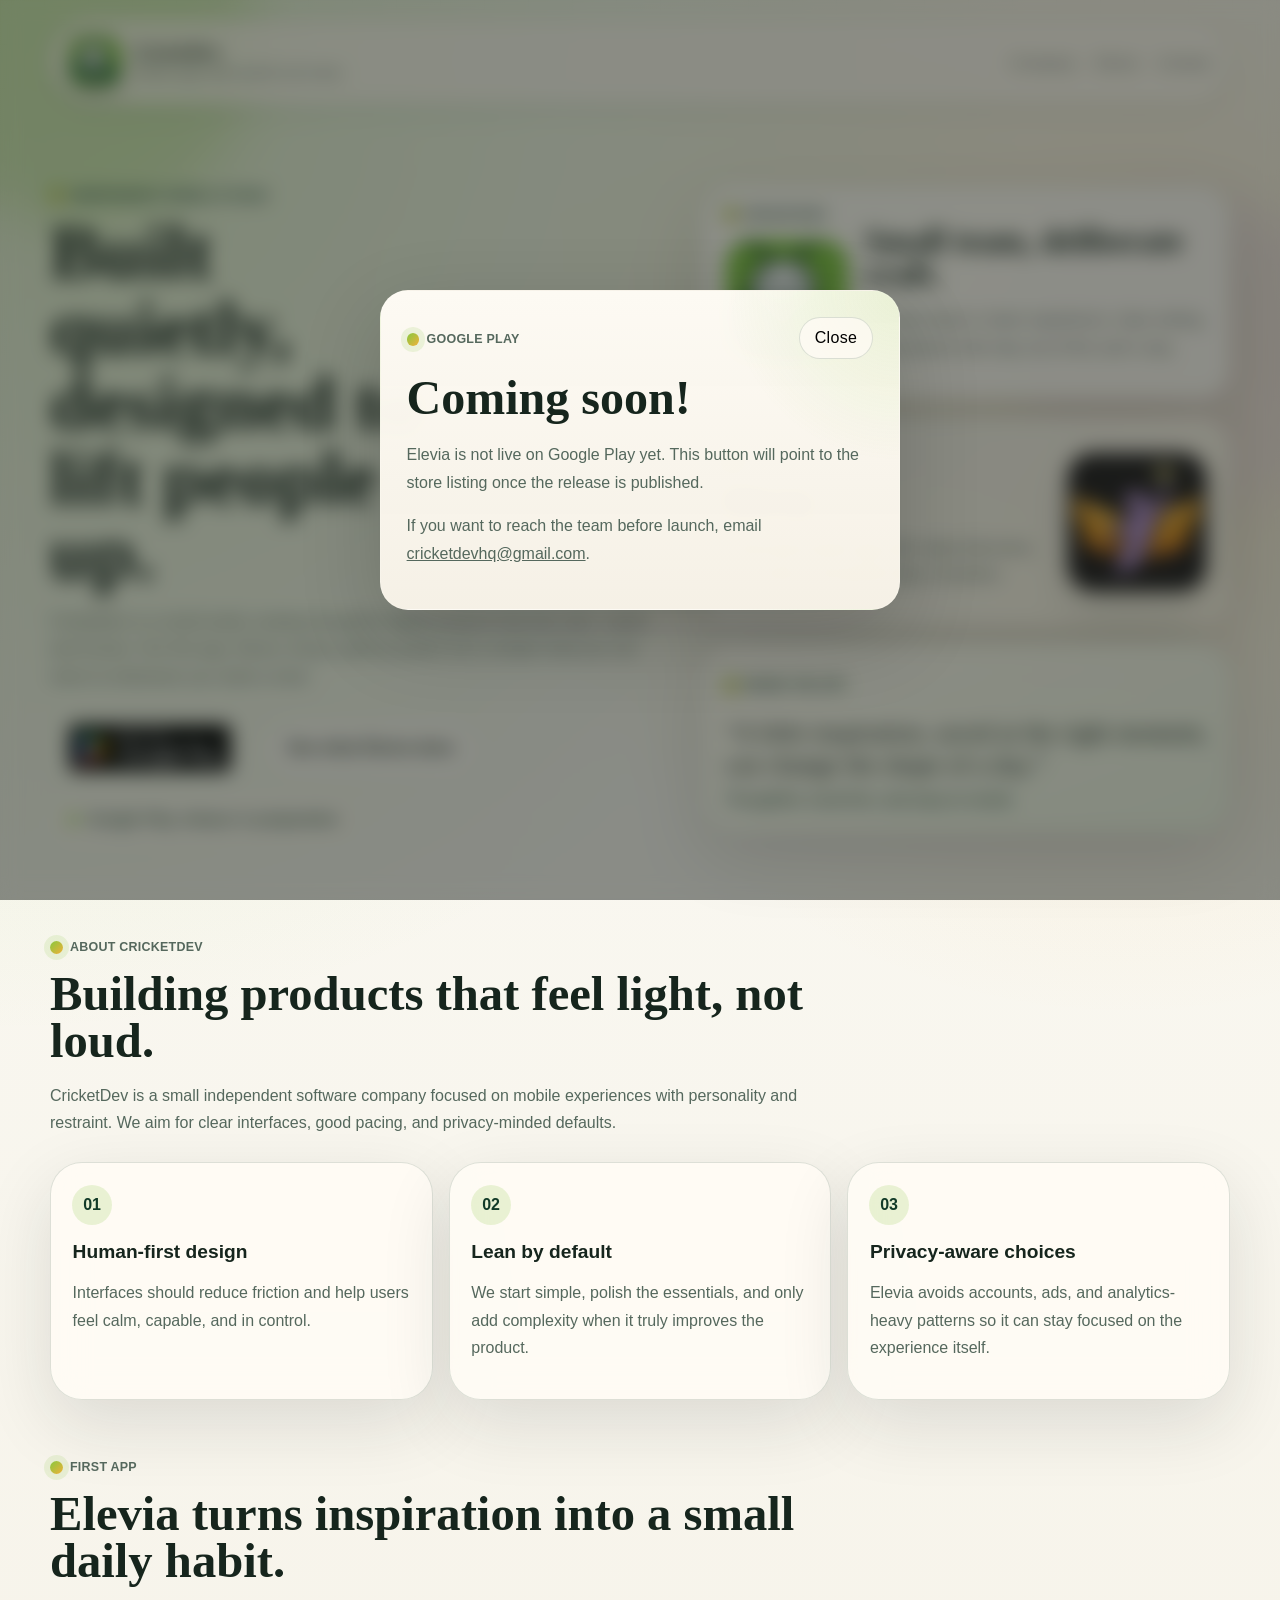
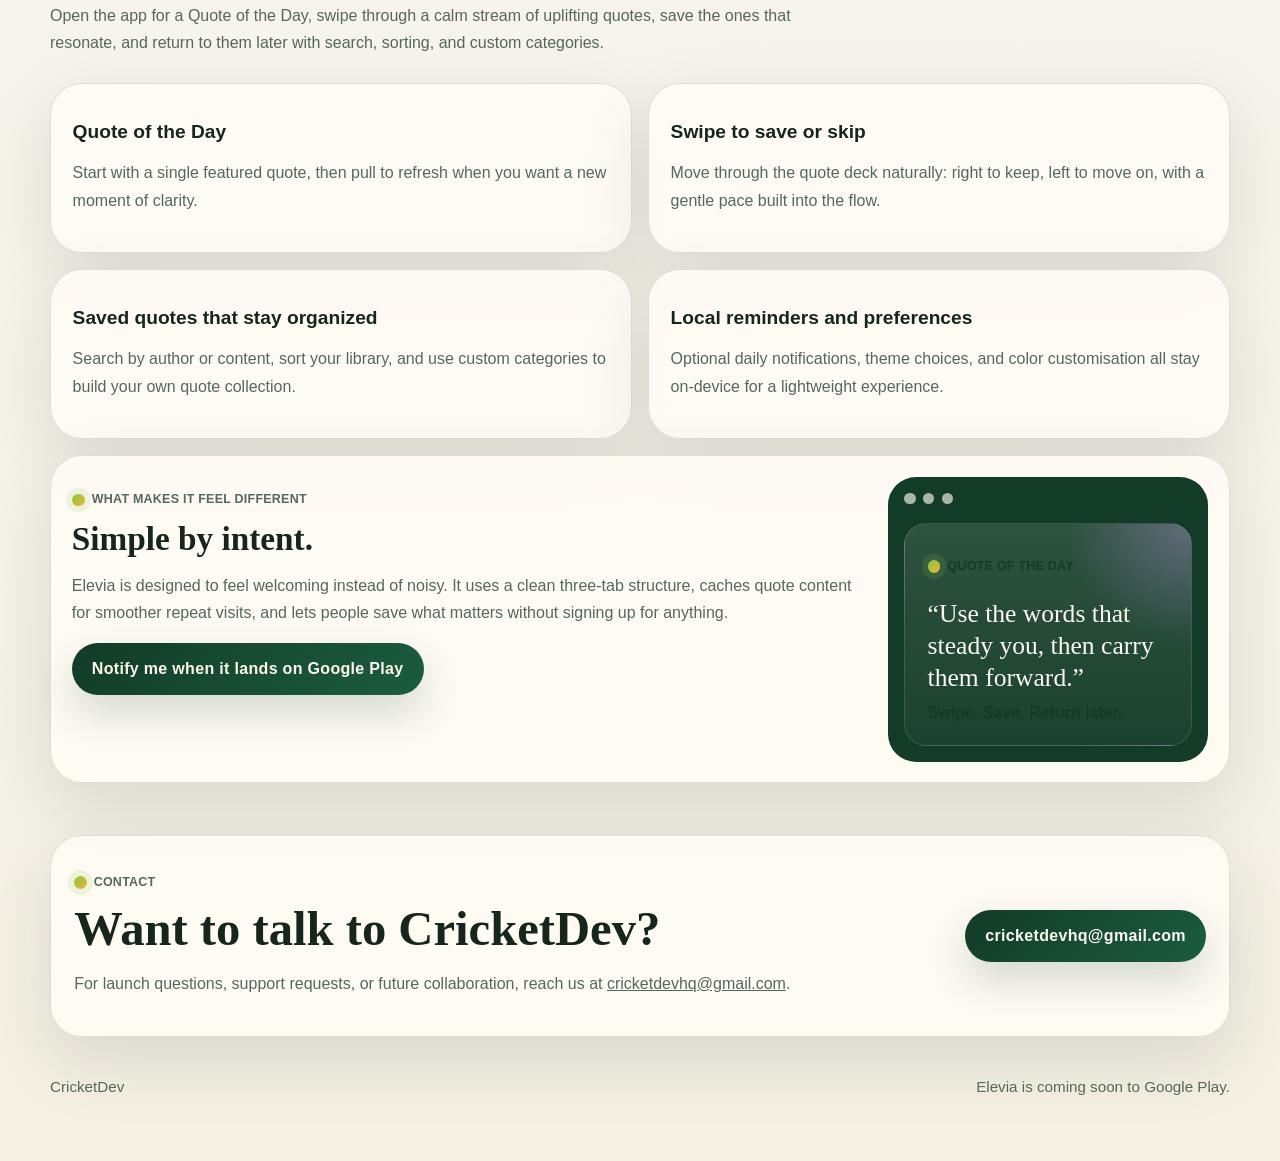
==== index.html @ 1b67b5fd "Initial CricketDev website" ====
<!doctype html>
<html lang="en">
  <head>
    <meta charset="utf-8">
    <meta name="viewport" content="width=device-width, initial-scale=1">
    <meta
      name="description"
      content="CricketDev builds thoughtful mobile experiences. Meet Elevia, a calm quote companion coming soon to Google Play."
    >
    <title>CricketDev | Elevia</title>
    <script>
      document.documentElement.classList.add("js");
    </script>
    <link rel="icon" type="image/png" href="assets/elevia_icon.png">
    <link rel="stylesheet" href="styles.css">
    <script defer src="script.js"></script>
  </head>
  <body>
    <div class="site-backdrop" aria-hidden="true">
      <div class="orb orb-a"></div>
      <div class="orb orb-b"></div>
      <div class="grid-glow"></div>
    </div>

    <div class="page-shell">
      <header class="topbar reveal">
        <a class="brandmark" href="./" aria-label="CricketDev home">
          <img src="assets/cricket_dev.png" alt="CricketDev logo">
          <span>
            <strong>CricketDev</strong>
            <small>Mobile apps with warmth and clarity</small>
          </span>
        </a>

        <nav class="topnav" aria-label="Primary">
          <a href="#company">Company</a>
          <a href="#app">Elevia</a>
          <a href="#contact">Contact</a>
        </nav>
      </header>

      <main>
        <section class="hero">
          <div class="hero-copy reveal">
            <p class="eyebrow">Independent mobile studio</p>
            <h1>Built quietly, designed to lift people up.</h1>
            <p class="hero-text">
              CricketDev is a small studio creating thoughtful digital products
              that feel calm, useful, and human. Our first app, Elevia, brings
              uplifting quotes into a simple ritual you can return to whenever
              you need a reset.
            </p>

            <div class="cta-row">
              <button
                type="button"
                class="badge-button"
                data-coming-soon
                aria-label="Open Google Play coming soon message"
              >
                <img
                  src="assets/google-play-badge.svg"
                  alt="Get it on Google Play"
                >
              </button>

              <a class="text-button" href="#app">See what Elevia does</a>
            </div>

            <div class="status-pill">
              <span class="status-dot"></span>
              Google Play release in preparation
            </div>
          </div>

          <div class="hero-visual reveal">
            <article class="glass-card studio-card">
              <div class="mini-label">CricketDev</div>
              <div class="logo-stack">
                <img src="assets/cricket_dev.png" alt="CricketDev mascot logo">
                <div>
                  <h2>Small team, deliberate craft.</h2>
                  <p>
                    We care about a clean experience, clear writing, and
                    products that stay out of the user&apos;s way.
                  </p>
                </div>
              </div>
            </article>

            <article class="feature-panel">
              <div class="feature-copy">
                <p class="mini-label">Launching first</p>
                <h2>Elevia</h2>
                <p>
                  A feel-good quote app with swipe discovery, local saves, and
                  gentle daily reminders.
                </p>
              </div>
              <img src="assets/elevia_icon.png" alt="Elevia app icon">
            </article>

            <article class="quote-preview">
              <p class="mini-label">Inside the app</p>
              <blockquote>
                “A little inspiration, saved at the right moment, can change the
                shape of a day.”
              </blockquote>
              <span>Thoughtful, local-first, and easy to revisit.</span>
            </article>
          </div>
        </section>

        <section class="section reveal" id="company">
          <div class="section-heading">
            <p class="eyebrow">About CricketDev</p>
            <h2>Building products that feel light, not loud.</h2>
            <p>
              CricketDev is a small independent software company focused on
              mobile experiences with personality and restraint. We aim for
              clear interfaces, good pacing, and privacy-minded defaults.
            </p>
          </div>

          <div class="info-grid">
            <article class="info-card">
              <span>01</span>
              <h3>Human-first design</h3>
              <p>
                Interfaces should reduce friction and help users feel calm,
                capable, and in control.
              </p>
            </article>

            <article class="info-card">
              <span>02</span>
              <h3>Lean by default</h3>
              <p>
                We start simple, polish the essentials, and only add complexity
                when it truly improves the product.
              </p>
            </article>

            <article class="info-card">
              <span>03</span>
              <h3>Privacy-aware choices</h3>
              <p>
                Elevia avoids accounts, ads, and analytics-heavy patterns so it
                can stay focused on the experience itself.
              </p>
            </article>
          </div>
        </section>

        <section class="section app-section reveal" id="app">
          <div class="section-heading">
            <p class="eyebrow">First app</p>
            <h2>Elevia turns inspiration into a small daily habit.</h2>
            <p>
              Open the app for a Quote of the Day, swipe through a calm stream
              of uplifting quotes, save the ones that resonate, and return to
              them later with search, sorting, and custom categories.
            </p>
          </div>

          <div class="feature-grid">
            <article class="feature-card">
              <h3>Quote of the Day</h3>
              <p>
                Start with a single featured quote, then pull to refresh when
                you want a new moment of clarity.
              </p>
            </article>

            <article class="feature-card">
              <h3>Swipe to save or skip</h3>
              <p>
                Move through the quote deck naturally: right to keep, left to
                move on, with a gentle pace built into the flow.
              </p>
            </article>

            <article class="feature-card">
              <h3>Saved quotes that stay organized</h3>
              <p>
                Search by author or content, sort your library, and use custom
                categories to build your own quote collection.
              </p>
            </article>

            <article class="feature-card">
              <h3>Local reminders and preferences</h3>
              <p>
                Optional daily notifications, theme choices, and color
                customisation all stay on-device for a lightweight experience.
              </p>
            </article>
          </div>

          <div class="showcase-panel">
            <div class="showcase-copy">
              <p class="mini-label">What makes it feel different</p>
              <h3>Simple by intent.</h3>
              <p>
                Elevia is designed to feel welcoming instead of noisy. It uses a
                clean three-tab structure, caches quote content for smoother
                repeat visits, and lets people save what matters without signing
                up for anything.
              </p>
              <button type="button" class="primary-button" data-coming-soon>
                Notify me when it lands on Google Play
              </button>
            </div>

            <div class="app-mock">
              <div class="mock-topbar">
                <span></span>
                <span></span>
                <span></span>
              </div>
              <div class="mock-content">
                <p class="mini-label">Quote of the day</p>
                <blockquote>
                  “Use the words that steady you, then carry them forward.”
                </blockquote>
                <strong>Swipe. Save. Return later.</strong>
              </div>
            </div>
          </div>
        </section>

        <section class="contact-banner reveal" id="contact">
          <div>
            <p class="eyebrow">Contact</p>
            <h2>Want to talk to CricketDev?</h2>
            <p>
              For launch questions, support requests, or future collaboration,
              reach us at
              <a href="mailto:cricketdevhq@gmail.com">cricketdevhq@gmail.com</a>.
            </p>
          </div>
          <a class="mail-link" href="mailto:cricketdevhq@gmail.com">
            cricketdevhq@gmail.com
          </a>
        </section>
      </main>

      <footer class="footer reveal">
        <p>CricketDev</p>
        <p>Elevia is coming soon to Google Play.</p>
      </footer>
    </div>

    <div class="modal-backdrop" id="coming-soon-modal" hidden>
      <div
        class="modal-card"
        role="dialog"
        aria-modal="true"
        aria-labelledby="coming-soon-title"
      >
        <button
          type="button"
          class="modal-close"
          id="close-modal"
          aria-label="Close coming soon dialog"
        >
          Close
        </button>
        <p class="eyebrow">Google Play</p>
        <h2 id="coming-soon-title">Coming soon!</h2>
        <p>
          Elevia is not live on Google Play yet. This button will point to the
          store listing once the release is published.
        </p>
        <p>
          If you want to reach the team before launch, email
          <a href="mailto:cricketdevhq@gmail.com">cricketdevhq@gmail.com</a>.
        </p>
      </div>
    </div>
  </body>
</html>
---- styles.css ----
:root {
  --bg: #f8f6ef;
  --surface: rgba(255, 252, 245, 0.88);
  --surface-strong: #fffaf0;
  --ink: #16251d;
  --muted: #55685d;
  --line: rgba(18, 59, 40, 0.14);
  --shadow: 0 24px 70px rgba(22, 37, 29, 0.12);
  --brand: #87c83f;
  --brand-deep: #123b28;
  --brand-soft: #d7efb8;
  --accent: #f0b139;
  --accent-deep: #df7b12;
  --lavender: #c49ce9;
  --radius-xl: 32px;
  --radius-lg: 24px;
  --radius-md: 18px;
  --content-width: 1180px;
  --heading-font: "Palatino Linotype", "Book Antiqua", Palatino, serif;
  --body-font: "Trebuchet MS", "Lucida Sans Unicode", "Lucida Grande", sans-serif;
}

*,
*::before,
*::after {
  box-sizing: border-box;
}

html {
  scroll-behavior: smooth;
}

body {
  margin: 0;
  min-height: 100vh;
  background:
    radial-gradient(circle at top left, rgba(135, 200, 63, 0.24), transparent 34%),
    radial-gradient(circle at 88% 14%, rgba(240, 177, 57, 0.18), transparent 24%),
    linear-gradient(180deg, #fbfaf5 0%, #f4f0e4 100%);
  color: var(--ink);
  font-family: var(--body-font);
}

img {
  max-width: 100%;
  display: block;
}

a {
  color: inherit;
}

button {
  font: inherit;
}

.site-backdrop {
  position: fixed;
  inset: 0;
  overflow: hidden;
  pointer-events: none;
  z-index: 0;
}

.orb {
  position: absolute;
  border-radius: 999px;
  filter: blur(24px);
  opacity: 0.75;
}

.orb-a {
  top: -8rem;
  left: -6rem;
  width: 22rem;
  height: 22rem;
  background: rgba(135, 200, 63, 0.28);
}

.orb-b {
  right: -4rem;
  top: 12rem;
  width: 20rem;
  height: 20rem;
  background: rgba(196, 156, 233, 0.18);
}

.grid-glow {
  position: absolute;
  inset: 0;
  background-image:
    linear-gradient(rgba(18, 59, 40, 0.04) 1px, transparent 1px),
    linear-gradient(90deg, rgba(18, 59, 40, 0.04) 1px, transparent 1px);
  background-size: 44px 44px;
  mask-image: linear-gradient(180deg, rgba(0, 0, 0, 0.24), transparent 78%);
}

.page-shell {
  position: relative;
  z-index: 1;
  width: min(calc(100% - 2rem), var(--content-width));
  margin: 0 auto;
  padding: 1.25rem 0 3rem;
}

.topbar {
  display: flex;
  align-items: center;
  justify-content: space-between;
  gap: 1rem;
  padding: 0.95rem 1.1rem;
  border: 1px solid var(--line);
  border-radius: 999px;
  background: rgba(255, 250, 240, 0.72);
  backdrop-filter: blur(18px);
  box-shadow: 0 8px 24px rgba(18, 59, 40, 0.06);
}

.brandmark {
  display: inline-flex;
  align-items: center;
  gap: 0.85rem;
  text-decoration: none;
}

.brandmark img {
  width: 52px;
  height: 52px;
  border-radius: 16px;
  box-shadow: 0 10px 18px rgba(22, 37, 29, 0.12);
}

.brandmark span {
  display: grid;
  gap: 0.15rem;
}

.brandmark strong,
.topnav a,
.eyebrow,
.status-pill,
.mini-label,
.mail-link,
.text-button,
.primary-button,
.badge-button,
.modal-close {
  letter-spacing: 0.02em;
}

.brandmark strong {
  font-size: 1rem;
}

.brandmark small {
  color: var(--muted);
  font-size: 0.82rem;
}

.topnav {
  display: inline-flex;
  align-items: center;
  gap: 1.15rem;
}

.topnav a {
  color: var(--muted);
  text-decoration: none;
  font-size: 0.95rem;
}

.topnav a:hover,
.topnav a:focus-visible,
.text-button:hover,
.text-button:focus-visible,
.mail-link:hover,
.mail-link:focus-visible {
  color: var(--brand-deep);
}

.hero {
  display: grid;
  grid-template-columns: minmax(0, 1.08fr) minmax(0, 0.92fr);
  gap: 2rem;
  align-items: center;
  padding: 4.5rem 0 3.25rem;
}

.hero-copy h1,
.section-heading h2,
.showcase-copy h3,
.contact-banner h2,
.policy-hero h1,
.policy-card h2,
.feature-panel h2,
.studio-card h2 {
  margin: 0;
  font-family: var(--heading-font);
  font-weight: 700;
  line-height: 0.98;
}

.hero-copy h1 {
  font-size: clamp(3.4rem, 6vw, 6.2rem);
  max-width: 11ch;
}

.section-heading h2,
.contact-banner h2,
.policy-hero h1 {
  font-size: clamp(2.4rem, 3.8vw, 4rem);
}

.feature-panel h2,
.showcase-copy h3,
.studio-card h2 {
  font-size: clamp(1.8rem, 2.6vw, 2.8rem);
}

.hero-text,
.section-heading p,
.showcase-copy p,
.contact-banner p,
.policy-hero p,
.policy-card p,
.feature-card p,
.info-card p,
.feature-panel p,
.studio-card p {
  color: var(--muted);
  line-height: 1.72;
}

.eyebrow,
.mini-label {
  display: inline-flex;
  align-items: center;
  gap: 0.45rem;
  text-transform: uppercase;
  font-size: 0.78rem;
  font-weight: 700;
  color: var(--brand-deep);
}

.eyebrow::before,
.mini-label::before {
  content: "";
  width: 0.8rem;
  height: 0.8rem;
  border-radius: 999px;
  background: linear-gradient(135deg, var(--brand), var(--accent));
  box-shadow: 0 0 0 6px rgba(135, 200, 63, 0.14);
}

.cta-row {
  display: flex;
  flex-wrap: wrap;
  align-items: center;
  gap: 1rem;
  margin: 2rem 0 1rem;
}

.badge-button {
  padding: 0;
  border: 0;
  background: transparent;
  cursor: pointer;
  transition: transform 180ms ease, filter 180ms ease;
}

.badge-button img {
  width: 200px;
}

.badge-button:hover,
.badge-button:focus-visible {
  transform: translateY(-2px);
  filter: saturate(1.08);
}

.text-button,
.primary-button,
.mail-link {
  display: inline-flex;
  align-items: center;
  justify-content: center;
  min-height: 52px;
  padding: 0.9rem 1.25rem;
  border-radius: 999px;
  text-decoration: none;
  font-weight: 700;
}

.text-button {
  border: 1px solid var(--line);
  background: rgba(255, 252, 245, 0.78);
}

.primary-button,
.mail-link {
  border: 0;
  background: linear-gradient(135deg, var(--brand-deep), #1b5d3e);
  color: #fef8ec;
  box-shadow: 0 18px 40px rgba(18, 59, 40, 0.18);
}

.primary-button {
  cursor: pointer;
}

.status-pill {
  display: inline-flex;
  align-items: center;
  gap: 0.6rem;
  margin-top: 0.5rem;
  padding: 0.75rem 1rem;
  border: 1px solid rgba(18, 59, 40, 0.12);
  border-radius: 999px;
  background: rgba(255, 250, 240, 0.76);
  color: var(--brand-deep);
  font-size: 0.92rem;
  font-weight: 700;
}

.status-dot {
  width: 0.7rem;
  height: 0.7rem;
  border-radius: 999px;
  background: var(--brand);
  box-shadow: 0 0 0 0 rgba(135, 200, 63, 0.55);
  animation: pulse 1.8s ease-in-out infinite;
}

.hero-visual {
  position: relative;
  display: grid;
  gap: 1rem;
}

.glass-card,
.feature-panel,
.quote-preview,
.info-card,
.feature-card,
.showcase-panel,
.contact-banner,
.policy-card {
  border: 1px solid var(--line);
  border-radius: var(--radius-xl);
  background: var(--surface);
  backdrop-filter: blur(18px);
  box-shadow: var(--shadow);
}

.studio-card,
.quote-preview,
.feature-panel {
  padding: 1.35rem;
}

.logo-stack {
  display: grid;
  grid-template-columns: 124px minmax(0, 1fr);
  gap: 1rem;
  align-items: center;
}

.logo-stack img {
  border-radius: 28px;
  background: linear-gradient(180deg, rgba(255, 255, 255, 0.92), rgba(255, 250, 240, 0.5));
}

.feature-panel {
  display: grid;
  grid-template-columns: minmax(0, 1fr) 140px;
  gap: 1rem;
  align-items: center;
  background:
    linear-gradient(135deg, rgba(18, 59, 40, 0.06), rgba(240, 177, 57, 0.08)),
    rgba(255, 252, 245, 0.94);
}

.feature-panel img {
  border-radius: 28px;
  box-shadow: 0 18px 40px rgba(22, 37, 29, 0.16);
}

.quote-preview {
  background: linear-gradient(160deg, rgba(255, 250, 240, 0.9), rgba(236, 244, 225, 0.9));
}

.quote-preview blockquote,
.mock-content blockquote {
  margin: 0.75rem 0 0.65rem;
  font-family: var(--heading-font);
  font-size: clamp(1.35rem, 2vw, 1.9rem);
  line-height: 1.25;
}

.quote-preview span,
.mock-content strong {
  color: var(--brand-deep);
}

.section {
  padding: 2rem 0 0.75rem;
}

.section-heading {
  max-width: 760px;
  margin-bottom: 1.6rem;
}

.info-grid,
.feature-grid {
  display: grid;
  grid-template-columns: repeat(3, minmax(0, 1fr));
  gap: 1rem;
}

.info-card,
.feature-card {
  padding: 1.35rem;
}

.feature-grid {
  grid-template-columns: repeat(2, minmax(0, 1fr));
}

.info-card span {
  display: inline-flex;
  align-items: center;
  justify-content: center;
  width: 2.5rem;
  height: 2.5rem;
  border-radius: 999px;
  background: rgba(135, 200, 63, 0.18);
  color: var(--brand-deep);
  font-weight: 700;
}

.info-card h3,
.feature-card h3 {
  margin: 1rem 0 0.5rem;
  font-size: 1.2rem;
}

.showcase-panel {
  display: grid;
  grid-template-columns: minmax(0, 1fr) 320px;
  gap: 1rem;
  margin-top: 1rem;
  padding: 1.3rem;
}

.app-mock {
  border-radius: 28px;
  padding: 1rem;
  background:
    linear-gradient(180deg, rgba(18, 59, 40, 0.96), rgba(18, 59, 40, 0.86)),
    var(--brand-deep);
  color: #fdf8eb;
}

.mock-topbar {
  display: flex;
  gap: 0.45rem;
}

.mock-topbar span {
  width: 0.72rem;
  height: 0.72rem;
  border-radius: 999px;
  background: rgba(255, 248, 232, 0.65);
}

.mock-content {
  margin-top: 1.2rem;
  padding: 1.4rem;
  border-radius: 22px;
  background:
    radial-gradient(circle at top right, rgba(196, 156, 233, 0.34), transparent 34%),
    linear-gradient(180deg, rgba(255, 250, 240, 0.12), rgba(255, 250, 240, 0.04));
  border: 1px solid rgba(255, 250, 240, 0.12);
}

.contact-banner {
  display: flex;
  align-items: center;
  justify-content: space-between;
  gap: 1rem;
  margin-top: 2.5rem;
  padding: 1.45rem;
}

.footer {
  display: flex;
  justify-content: space-between;
  gap: 1rem;
  padding: 1.6rem 0 0.2rem;
  color: var(--muted);
  font-size: 0.95rem;
}

.policy-layout {
  padding: 3rem 0 2rem;
}

.policy-hero {
  max-width: 760px;
  margin-bottom: 1.5rem;
}

.policy-meta {
  display: flex;
  flex-wrap: wrap;
  gap: 0.75rem;
  margin-top: 1.3rem;
}

.policy-meta span {
  padding: 0.75rem 1rem;
  border: 1px solid var(--line);
  border-radius: 999px;
  background: rgba(255, 252, 245, 0.74);
  color: var(--brand-deep);
  font-size: 0.92rem;
  font-weight: 700;
}

.policy-card {
  padding: 1.6rem;
}

.policy-callout {
  margin-bottom: 1.5rem;
  padding: 1rem 1.1rem;
  border-radius: 22px;
  background: linear-gradient(135deg, rgba(135, 200, 63, 0.16), rgba(240, 177, 57, 0.12));
  color: var(--brand-deep);
  line-height: 1.7;
}

.policy-card section + section {
  margin-top: 1.6rem;
  padding-top: 1.6rem;
  border-top: 1px solid var(--line);
}

.policy-card h2 {
  margin-bottom: 0.8rem;
  font-size: clamp(1.5rem, 2.4vw, 2rem);
}

.policy-card ul {
  margin: 0.75rem 0 0;
  padding-left: 1.3rem;
  color: var(--muted);
  line-height: 1.75;
}

.modal-backdrop {
  position: fixed;
  inset: 0;
  display: grid;
  place-items: center;
  padding: 1rem;
  background: rgba(18, 24, 20, 0.48);
  backdrop-filter: blur(10px);
  z-index: 10;
}

.modal-card {
  width: min(100%, 520px);
  padding: 1.6rem;
  border: 1px solid rgba(255, 252, 245, 0.16);
  border-radius: 28px;
  background:
    radial-gradient(circle at top right, rgba(135, 200, 63, 0.16), transparent 28%),
    linear-gradient(180deg, rgba(255, 252, 245, 0.98), rgba(250, 245, 234, 0.96));
  box-shadow: 0 26px 80px rgba(0, 0, 0, 0.18);
}

.modal-card h2 {
  margin: 0.45rem 0 0.75rem;
  font-family: var(--heading-font);
  font-size: clamp(2rem, 5vw, 3rem);
}

.modal-card p {
  color: var(--muted);
  line-height: 1.72;
}

.modal-close {
  float: right;
  min-height: 42px;
  padding: 0.65rem 0.95rem;
  border: 1px solid var(--line);
  border-radius: 999px;
  background: rgba(255, 252, 245, 0.78);
  cursor: pointer;
}

.js .reveal {
  opacity: 0;
  transform: translateY(24px);
  transition: opacity 700ms ease, transform 700ms ease;
}

.js .reveal.is-visible {
  opacity: 1;
  transform: translateY(0);
}

body.modal-open {
  overflow: hidden;
}

@keyframes pulse {
  0%,
  100% {
    box-shadow: 0 0 0 0 rgba(135, 200, 63, 0.55);
  }

  50% {
    box-shadow: 0 0 0 12px rgba(135, 200, 63, 0);
  }
}

@media (max-width: 980px) {
  .hero,
  .showcase-panel,
  .contact-banner {
    grid-template-columns: 1fr;
  }

  .hero {
    padding-top: 3.25rem;
  }

  .info-grid {
    grid-template-columns: 1fr;
  }

  .feature-grid {
    grid-template-columns: 1fr;
  }

  .topbar,
  .footer {
    flex-direction: column;
    align-items: flex-start;
  }

  .contact-banner {
    align-items: flex-start;
  }
}

@media (max-width: 720px) {
  .page-shell {
    width: min(calc(100% - 1.2rem), var(--content-width));
    padding-top: 0.8rem;
  }

  .topbar {
    border-radius: 28px;
  }

  .topnav {
    flex-wrap: wrap;
    gap: 0.75rem;
  }

  .logo-stack,
  .feature-panel {
    grid-template-columns: 1fr;
  }

  .hero-copy h1 {
    max-width: 9ch;
  }

  .badge-button img {
    width: 182px;
  }

  .policy-card,
  .contact-banner,
  .showcase-panel,
  .studio-card,
  .feature-panel,
  .quote-preview,
  .info-card,
  .feature-card {
    border-radius: 24px;
  }
}
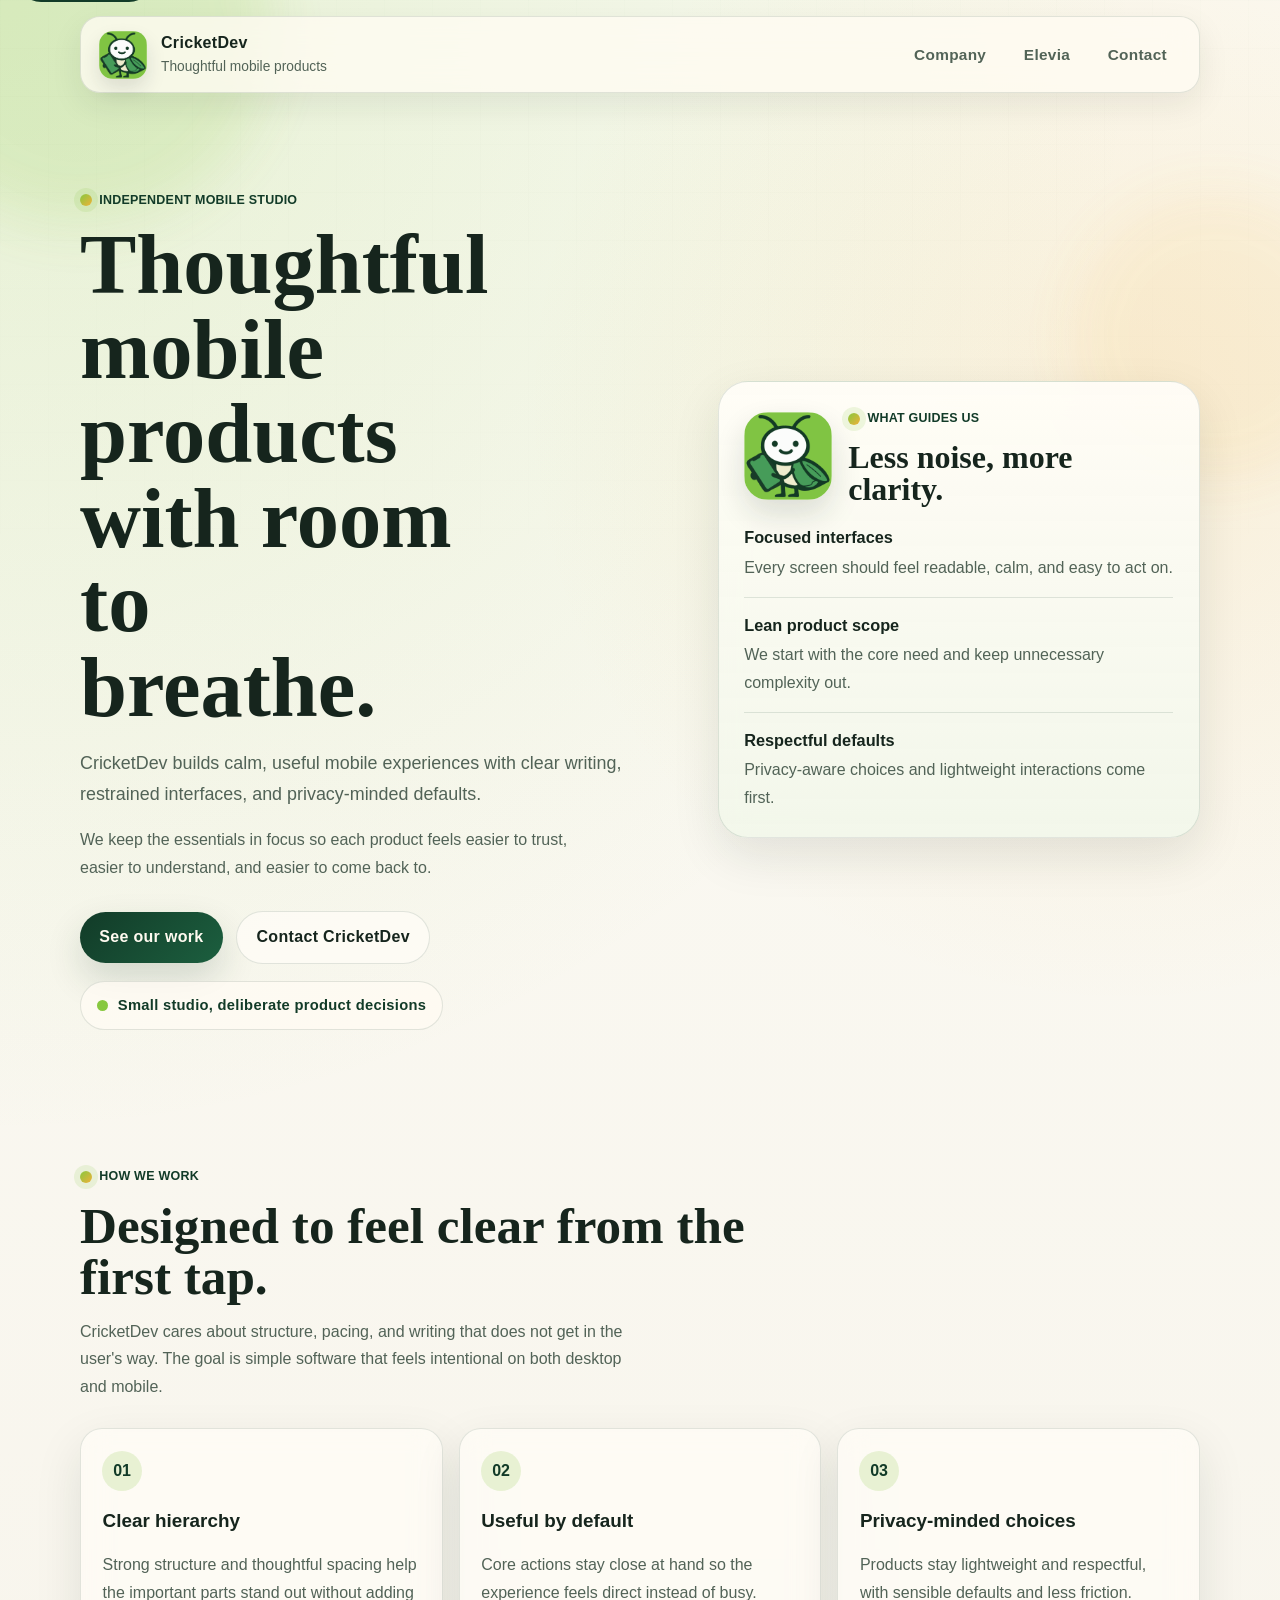
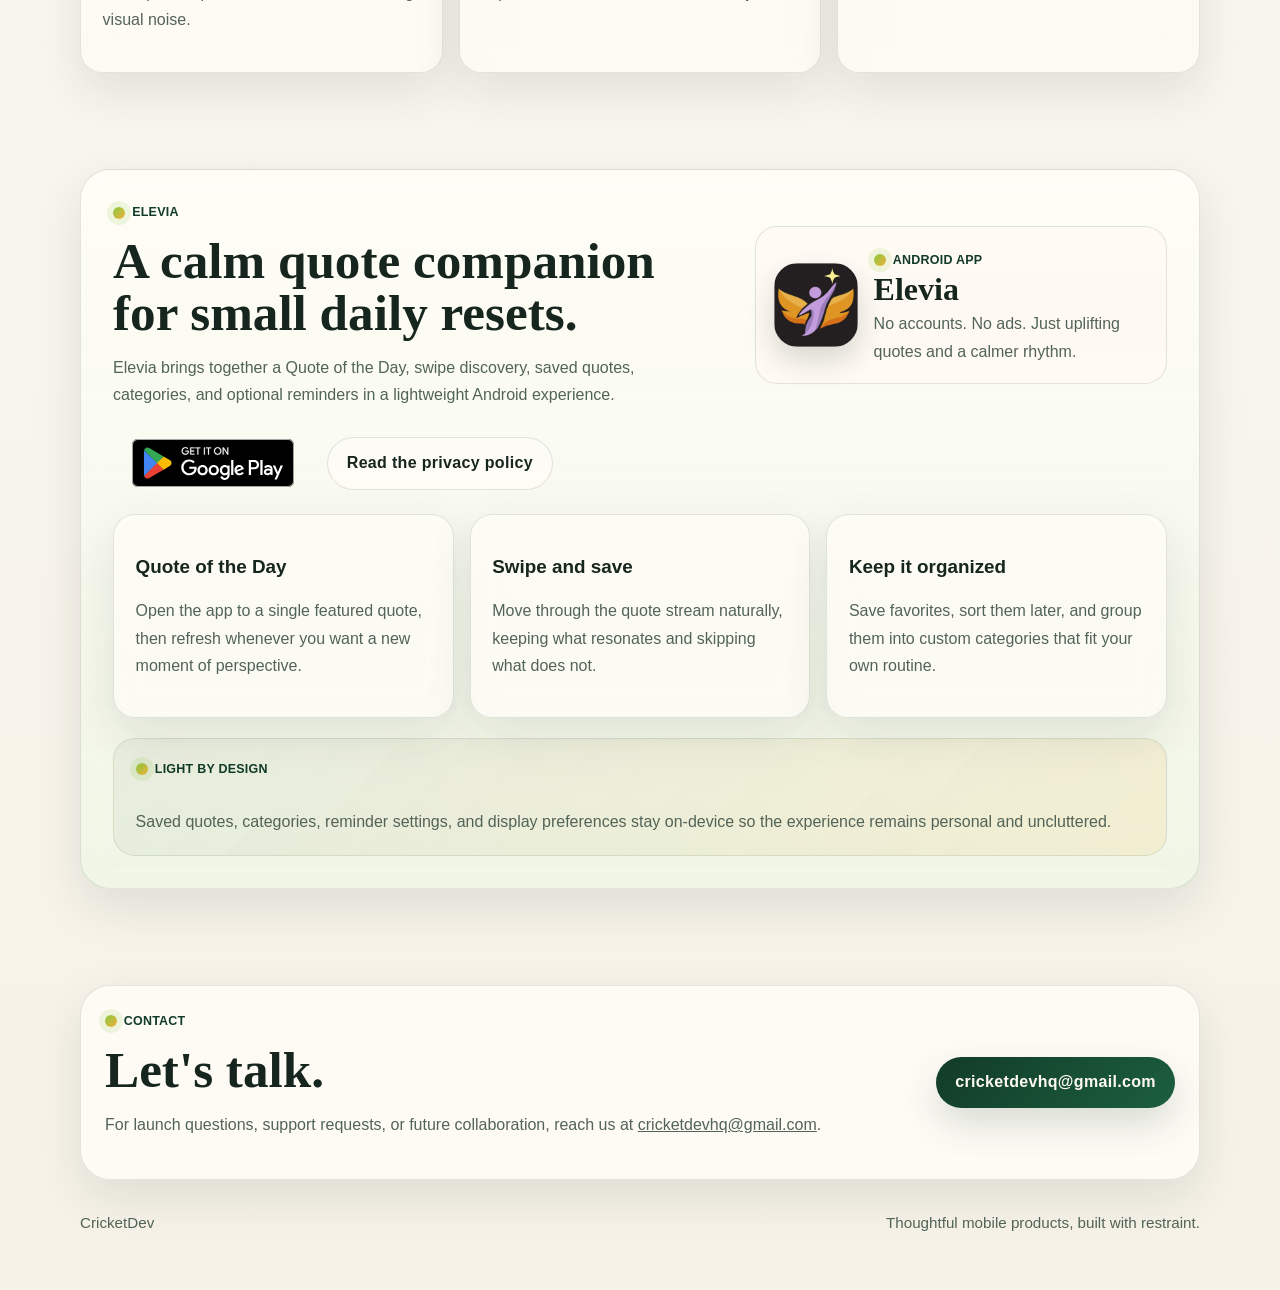
==== commit 2dbd1758: "update" ====
--- a/index.html
+++ b/index.html
@@ -5,17 +5,19 @@
     <meta name="viewport" content="width=device-width, initial-scale=1">
     <meta
       name="description"
-      content="CricketDev builds thoughtful mobile experiences. Meet Elevia, a calm quote companion coming soon to Google Play."
+      content="CricketDev builds thoughtful mobile products with calm interfaces, clear writing, and privacy-minded defaults."
     >
-    <title>CricketDev | Elevia</title>
+    <title>CricketDev</title>
     <script>
       document.documentElement.classList.add("js");
     </script>
-    <link rel="icon" type="image/png" href="assets/elevia_icon.png">
+    <link rel="icon" type="image/png" href="assets/cricket_dev.png">
     <link rel="stylesheet" href="styles.css">
     <script defer src="script.js"></script>
   </head>
   <body>
+    <a class="skip-link" href="#main-content">Skip to content</a>
+
     <div class="site-backdrop" aria-hidden="true">
       <div class="orb orb-a"></div>
       <div class="orb orb-b"></div>
@@ -28,211 +30,189 @@
           <img src="assets/cricket_dev.png" alt="CricketDev logo">
           <span>
             <strong>CricketDev</strong>
-            <small>Mobile apps with warmth and clarity</small>
+            <small>Thoughtful mobile products</small>
           </span>
         </a>
 
         <nav class="topnav" aria-label="Primary">
-          <a href="#company">Company</a>
-          <a href="#app">Elevia</a>
-          <a href="#contact">Contact</a>
+          <ul class="nav-list">
+            <li><a href="#company">Company</a></li>
+            <li><a href="#elevia">Elevia</a></li>
+            <li><a href="#contact">Contact</a></li>
+          </ul>
         </nav>
       </header>
 
-      <main>
-        <section class="hero">
+      <main id="main-content">
+        <section class="hero" id="company" aria-labelledby="company-title">
           <div class="hero-copy reveal">
             <p class="eyebrow">Independent mobile studio</p>
-            <h1>Built quietly, designed to lift people up.</h1>
+            <h1 id="company-title">Thoughtful mobile products with room to breathe.</h1>
             <p class="hero-text">
-              CricketDev is a small studio creating thoughtful digital products
-              that feel calm, useful, and human. Our first app, Elevia, brings
-              uplifting quotes into a simple ritual you can return to whenever
-              you need a reset.
+              CricketDev builds calm, useful mobile experiences with clear
+              writing, restrained interfaces, and privacy-minded defaults.
+            </p>
+            <p class="hero-support">
+              We keep the essentials in focus so each product feels easier to
+              trust, easier to understand, and easier to come back to.
             </p>
 
             <div class="cta-row">
-              <button
-                type="button"
-                class="badge-button"
-                data-coming-soon
-                aria-label="Open Google Play coming soon message"
-              >
-                <img
-                  src="assets/google-play-badge.svg"
-                  alt="Get it on Google Play"
-                >
-              </button>
-
-              <a class="text-button" href="#app">See what Elevia does</a>
+              <a class="primary-button" href="#elevia">See our work</a>
+              <a class="text-button" href="#contact">Contact CricketDev</a>
             </div>
 
             <div class="status-pill">
               <span class="status-dot"></span>
-              Google Play release in preparation
-            </div>
-          </div>
-
-          <div class="hero-visual reveal">
-            <article class="glass-card studio-card">
-              <div class="mini-label">CricketDev</div>
-              <div class="logo-stack">
-                <img src="assets/cricket_dev.png" alt="CricketDev mascot logo">
-                <div>
-                  <h2>Small team, deliberate craft.</h2>
-                  <p>
-                    We care about a clean experience, clear writing, and
-                    products that stay out of the user&apos;s way.
-                  </p>
-                </div>
+              Small studio, deliberate product decisions
+            </div>
+          </div>
+
+          <aside class="hero-panel reveal" aria-label="CricketDev approach">
+            <div class="hero-panel-brand">
+              <img src="assets/cricket_dev.png" alt="CricketDev logo">
+              <div>
+                <p class="mini-label">What guides us</p>
+                <h2>Less noise, more clarity.</h2>
               </div>
-            </article>
-
-            <article class="feature-panel">
-              <div class="feature-copy">
-                <p class="mini-label">Launching first</p>
-                <h2>Elevia</h2>
-                <p>
-                  A feel-good quote app with swipe discovery, local saves, and
-                  gentle daily reminders.
-                </p>
-              </div>
-              <img src="assets/elevia_icon.png" alt="Elevia app icon">
-            </article>
-
-            <article class="quote-preview">
-              <p class="mini-label">Inside the app</p>
-              <blockquote>
-                “A little inspiration, saved at the right moment, can change the
-                shape of a day.”
-              </blockquote>
-              <span>Thoughtful, local-first, and easy to revisit.</span>
-            </article>
-          </div>
-        </section>
-
-        <section class="section reveal" id="company">
+            </div>
+
+            <ul class="principle-list">
+              <li>
+                <strong>Focused interfaces</strong>
+                <span>Every screen should feel readable, calm, and easy to act on.</span>
+              </li>
+              <li>
+                <strong>Lean product scope</strong>
+                <span>We start with the core need and keep unnecessary complexity out.</span>
+              </li>
+              <li>
+                <strong>Respectful defaults</strong>
+                <span>Privacy-aware choices and lightweight interactions come first.</span>
+              </li>
+            </ul>
+          </aside>
+        </section>
+
+        <section class="section reveal" aria-labelledby="approach-title">
           <div class="section-heading">
-            <p class="eyebrow">About CricketDev</p>
-            <h2>Building products that feel light, not loud.</h2>
+            <p class="eyebrow">How we work</p>
+            <h2 id="approach-title">Designed to feel clear from the first tap.</h2>
             <p>
-              CricketDev is a small independent software company focused on
-              mobile experiences with personality and restraint. We aim for
-              clear interfaces, good pacing, and privacy-minded defaults.
+              CricketDev cares about structure, pacing, and writing that does
+              not get in the user's way. The goal is simple software that feels
+              intentional on both desktop and mobile.
             </p>
           </div>
 
           <div class="info-grid">
             <article class="info-card">
               <span>01</span>
-              <h3>Human-first design</h3>
-              <p>
-                Interfaces should reduce friction and help users feel calm,
-                capable, and in control.
+              <h3>Clear hierarchy</h3>
+              <p>
+                Strong structure and thoughtful spacing help the important parts
+                stand out without adding visual noise.
               </p>
             </article>
 
             <article class="info-card">
               <span>02</span>
-              <h3>Lean by default</h3>
-              <p>
-                We start simple, polish the essentials, and only add complexity
-                when it truly improves the product.
+              <h3>Useful by default</h3>
+              <p>
+                Core actions stay close at hand so the experience feels direct
+                instead of busy.
               </p>
             </article>
 
             <article class="info-card">
               <span>03</span>
-              <h3>Privacy-aware choices</h3>
-              <p>
-                Elevia avoids accounts, ads, and analytics-heavy patterns so it
-                can stay focused on the experience itself.
-              </p>
-            </article>
-          </div>
-        </section>
-
-        <section class="section app-section reveal" id="app">
-          <div class="section-heading">
-            <p class="eyebrow">First app</p>
-            <h2>Elevia turns inspiration into a small daily habit.</h2>
-            <p>
-              Open the app for a Quote of the Day, swipe through a calm stream
-              of uplifting quotes, save the ones that resonate, and return to
-              them later with search, sorting, and custom categories.
-            </p>
+              <h3>Privacy-minded choices</h3>
+              <p>
+                Products stay lightweight and respectful, with sensible defaults
+                and less friction.
+              </p>
+            </article>
+          </div>
+        </section>
+
+        <section class="app-section reveal" id="elevia" aria-labelledby="elevia-title">
+          <div class="app-header">
+            <div class="section-heading app-heading">
+              <p class="eyebrow">Elevia</p>
+              <h2 id="elevia-title">A calm quote companion for small daily resets.</h2>
+              <p>
+                Elevia brings together a Quote of the Day, swipe discovery,
+                saved quotes, categories, and optional reminders in a lightweight
+                Android experience.
+              </p>
+            </div>
+
+            <div class="app-identity">
+              <img src="assets/elevia_icon.png" alt="Elevia logo">
+              <div>
+                <p class="mini-label">Android app</p>
+                <h3>Elevia</h3>
+                <p>No accounts. No ads. Just uplifting quotes and a calmer rhythm.</p>
+              </div>
+            </div>
+          </div>
+
+          <div class="app-actions">
+            <button
+              type="button"
+              class="badge-button"
+              data-coming-soon
+              aria-label="Open Google Play coming soon message"
+            >
+              <img
+                src="assets/google-play-badge.svg"
+                alt="Get it on Google Play"
+              >
+            </button>
+
+            <a class="text-button" href="./elevia-privacy-policy/">Read the privacy policy</a>
           </div>
 
           <div class="feature-grid">
             <article class="feature-card">
               <h3>Quote of the Day</h3>
               <p>
-                Start with a single featured quote, then pull to refresh when
-                you want a new moment of clarity.
+                Open the app to a single featured quote, then refresh whenever
+                you want a new moment of perspective.
               </p>
             </article>
 
             <article class="feature-card">
-              <h3>Swipe to save or skip</h3>
-              <p>
-                Move through the quote deck naturally: right to keep, left to
-                move on, with a gentle pace built into the flow.
+              <h3>Swipe and save</h3>
+              <p>
+                Move through the quote stream naturally, keeping what resonates
+                and skipping what does not.
               </p>
             </article>
 
             <article class="feature-card">
-              <h3>Saved quotes that stay organized</h3>
-              <p>
-                Search by author or content, sort your library, and use custom
-                categories to build your own quote collection.
-              </p>
-            </article>
-
-            <article class="feature-card">
-              <h3>Local reminders and preferences</h3>
-              <p>
-                Optional daily notifications, theme choices, and color
-                customisation all stay on-device for a lightweight experience.
-              </p>
-            </article>
-          </div>
-
-          <div class="showcase-panel">
-            <div class="showcase-copy">
-              <p class="mini-label">What makes it feel different</p>
-              <h3>Simple by intent.</h3>
-              <p>
-                Elevia is designed to feel welcoming instead of noisy. It uses a
-                clean three-tab structure, caches quote content for smoother
-                repeat visits, and lets people save what matters without signing
-                up for anything.
-              </p>
-              <button type="button" class="primary-button" data-coming-soon>
-                Notify me when it lands on Google Play
-              </button>
-            </div>
-
-            <div class="app-mock">
-              <div class="mock-topbar">
-                <span></span>
-                <span></span>
-                <span></span>
-              </div>
-              <div class="mock-content">
-                <p class="mini-label">Quote of the day</p>
-                <blockquote>
-                  “Use the words that steady you, then carry them forward.”
-                </blockquote>
-                <strong>Swipe. Save. Return later.</strong>
-              </div>
-            </div>
+              <h3>Keep it organized</h3>
+              <p>
+                Save favorites, sort them later, and group them into custom
+                categories that fit your own routine.
+              </p>
+            </article>
+          </div>
+
+          <div class="app-note">
+            <p class="mini-label">Light by design</p>
+            <p>
+              Saved quotes, categories, reminder settings, and display
+              preferences stay on-device so the experience remains personal and
+              uncluttered.
+            </p>
           </div>
         </section>
 
         <section class="contact-banner reveal" id="contact">
           <div>
             <p class="eyebrow">Contact</p>
-            <h2>Want to talk to CricketDev?</h2>
+            <h2>Let's talk.</h2>
             <p>
               For launch questions, support requests, or future collaboration,
               reach us at
@@ -247,7 +227,7 @@
 
       <footer class="footer reveal">
         <p>CricketDev</p>
-        <p>Elevia is coming soon to Google Play.</p>
+        <p>Thoughtful mobile products, built with restraint.</p>
       </footer>
     </div>
 
--- a/styles.css
+++ b/styles.css
@@ -1,22 +1,25 @@
 :root {
-  --bg: #f8f6ef;
-  --surface: rgba(255, 252, 245, 0.88);
-  --surface-strong: #fffaf0;
+  --bg: #f6f2e8;
+  --surface: rgba(255, 253, 247, 0.84);
+  --surface-strong: #fffdf7;
+  --surface-muted: rgba(241, 247, 234, 0.88);
   --ink: #16251d;
-  --muted: #55685d;
-  --line: rgba(18, 59, 40, 0.14);
-  --shadow: 0 24px 70px rgba(22, 37, 29, 0.12);
+  --muted: #526357;
+  --line: rgba(18, 59, 40, 0.12);
+  --line-strong: rgba(18, 59, 40, 0.18);
+  --shadow: 0 18px 48px rgba(22, 37, 29, 0.1);
   --brand: #87c83f;
   --brand-deep: #123b28;
-  --brand-soft: #d7efb8;
+  --brand-soft: #e5f3d1;
   --accent: #f0b139;
-  --accent-deep: #df7b12;
-  --lavender: #c49ce9;
-  --radius-xl: 32px;
-  --radius-lg: 24px;
-  --radius-md: 18px;
-  --content-width: 1180px;
-  --heading-font: "Palatino Linotype", "Book Antiqua", Palatino, serif;
+  --accent-soft: #fff0cf;
+  --radius-xl: 30px;
+  --radius-lg: 22px;
+  --radius-md: 16px;
+  --content-width: 1120px;
+  --copy-width: 62ch;
+  --section-space: clamp(3.5rem, 8vw, 6rem);
+  --heading-font: "Iowan Old Style", "Palatino Linotype", "Book Antiqua", Palatino, serif;
   --body-font: "Trebuchet MS", "Lucida Sans Unicode", "Lucida Grande", sans-serif;
 }
 
@@ -34,16 +37,17 @@
   margin: 0;
   min-height: 100vh;
   background:
-    radial-gradient(circle at top left, rgba(135, 200, 63, 0.24), transparent 34%),
-    radial-gradient(circle at 88% 14%, rgba(240, 177, 57, 0.18), transparent 24%),
-    linear-gradient(180deg, #fbfaf5 0%, #f4f0e4 100%);
+    radial-gradient(circle at top left, rgba(135, 200, 63, 0.18), transparent 36%),
+    radial-gradient(circle at 88% 14%, rgba(240, 177, 57, 0.14), transparent 22%),
+    linear-gradient(180deg, #fbfaf4 0%, var(--bg) 100%);
   color: var(--ink);
   font-family: var(--body-font);
+  line-height: 1.5;
 }
 
 img {
+  display: block;
   max-width: 100%;
-  display: block;
 }
 
 a {
@@ -51,7 +55,29 @@
 }
 
 button {
+  color: inherit;
   font: inherit;
+}
+
+::selection {
+  background: rgba(135, 200, 63, 0.28);
+  color: var(--brand-deep);
+}
+
+.skip-link {
+  position: absolute;
+  left: 1rem;
+  top: -3rem;
+  z-index: 20;
+  padding: 0.8rem 1rem;
+  border-radius: 999px;
+  background: var(--brand-deep);
+  color: #fffaf0;
+  text-decoration: none;
+}
+
+.skip-link:focus {
+  top: 1rem;
 }
 
 .site-backdrop {
@@ -65,34 +91,34 @@
 .orb {
   position: absolute;
   border-radius: 999px;
-  filter: blur(24px);
-  opacity: 0.75;
+  filter: blur(28px);
+  opacity: 0.72;
 }
 
 .orb-a {
-  top: -8rem;
-  left: -6rem;
-  width: 22rem;
-  height: 22rem;
-  background: rgba(135, 200, 63, 0.28);
+  top: -10rem;
+  left: -7rem;
+  width: 24rem;
+  height: 24rem;
+  background: rgba(135, 200, 63, 0.22);
 }
 
 .orb-b {
-  right: -4rem;
   top: 12rem;
-  width: 20rem;
-  height: 20rem;
-  background: rgba(196, 156, 233, 0.18);
+  right: -5rem;
+  width: 18rem;
+  height: 18rem;
+  background: rgba(240, 177, 57, 0.12);
 }
 
 .grid-glow {
   position: absolute;
   inset: 0;
   background-image:
-    linear-gradient(rgba(18, 59, 40, 0.04) 1px, transparent 1px),
-    linear-gradient(90deg, rgba(18, 59, 40, 0.04) 1px, transparent 1px);
-  background-size: 44px 44px;
-  mask-image: linear-gradient(180deg, rgba(0, 0, 0, 0.24), transparent 78%);
+    linear-gradient(rgba(18, 59, 40, 0.035) 1px, transparent 1px),
+    linear-gradient(90deg, rgba(18, 59, 40, 0.035) 1px, transparent 1px);
+  background-size: 48px 48px;
+  mask-image: linear-gradient(180deg, rgba(0, 0, 0, 0.26), transparent 76%);
 }
 
 .page-shell {
@@ -100,39 +126,45 @@
   z-index: 1;
   width: min(calc(100% - 2rem), var(--content-width));
   margin: 0 auto;
-  padding: 1.25rem 0 3rem;
+  padding: 1rem 0 3rem;
 }
 
 .topbar {
+  position: sticky;
+  top: 1rem;
+  z-index: 5;
   display: flex;
   align-items: center;
   justify-content: space-between;
-  gap: 1rem;
-  padding: 0.95rem 1.1rem;
+  gap: 1rem 1.5rem;
+  padding: 0.85rem 1rem 0.85rem 1.15rem;
   border: 1px solid var(--line);
-  border-radius: 999px;
-  background: rgba(255, 250, 240, 0.72);
-  backdrop-filter: blur(18px);
-  box-shadow: 0 8px 24px rgba(18, 59, 40, 0.06);
+  border-radius: 20px;
+  background: rgba(255, 251, 243, 0.78);
+  backdrop-filter: blur(16px);
+  box-shadow: 0 12px 32px rgba(22, 37, 29, 0.08);
 }
 
 .brandmark {
   display: inline-flex;
   align-items: center;
   gap: 0.85rem;
+  min-width: 0;
   text-decoration: none;
 }
 
 .brandmark img {
-  width: 52px;
-  height: 52px;
-  border-radius: 16px;
-  box-shadow: 0 10px 18px rgba(22, 37, 29, 0.12);
+  width: 48px;
+  height: 48px;
+  flex-shrink: 0;
+  border-radius: 14px;
+  box-shadow: 0 10px 20px rgba(22, 37, 29, 0.12);
 }
 
 .brandmark span {
   display: grid;
   gap: 0.15rem;
+  min-width: 0;
 }
 
 .brandmark strong,
@@ -154,81 +186,119 @@
 
 .brandmark small {
   color: var(--muted);
-  font-size: 0.82rem;
+  font-size: 0.86rem;
 }
 
 .topnav {
+  margin-left: auto;
+}
+
+.nav-list {
+  display: flex;
+  align-items: center;
+  gap: 0.35rem;
+  margin: 0;
+  padding: 0;
+  list-style: none;
+}
+
+.topnav a {
   display: inline-flex;
   align-items: center;
-  gap: 1.15rem;
-}
-
-.topnav a {
+  justify-content: center;
+  min-height: 44px;
+  padding: 0.7rem 1rem;
+  border-radius: 999px;
   color: var(--muted);
+  font-size: 0.96rem;
+  font-weight: 700;
   text-decoration: none;
-  font-size: 0.95rem;
+  transition:
+    background-color 180ms ease,
+    color 180ms ease,
+    transform 180ms ease;
 }
 
 .topnav a:hover,
 .topnav a:focus-visible,
 .text-button:hover,
-.text-button:focus-visible,
-.mail-link:hover,
-.mail-link:focus-visible {
+.text-button:focus-visible {
   color: var(--brand-deep);
+  background: rgba(135, 200, 63, 0.12);
+}
+
+a:focus-visible,
+button:focus-visible {
+  outline: 3px solid rgba(135, 200, 63, 0.3);
+  outline-offset: 3px;
 }
 
 .hero {
   display: grid;
-  grid-template-columns: minmax(0, 1.08fr) minmax(0, 0.92fr);
-  gap: 2rem;
-  align-items: center;
-  padding: 4.5rem 0 3.25rem;
+  grid-template-columns: minmax(0, 1.1fr) minmax(320px, 0.9fr);
+  gap: clamp(1.5rem, 4vw, 3rem);
+  align-items: center;
+  padding: var(--section-space) 0 2.5rem;
+}
+
+.hero-copy {
+  max-width: 38rem;
 }
 
 .hero-copy h1,
 .section-heading h2,
-.showcase-copy h3,
 .contact-banner h2,
 .policy-hero h1,
 .policy-card h2,
-.feature-panel h2,
-.studio-card h2 {
+.hero-panel h2,
+.app-identity h3 {
   margin: 0;
   font-family: var(--heading-font);
   font-weight: 700;
-  line-height: 0.98;
+  line-height: 1;
 }
 
 .hero-copy h1 {
-  font-size: clamp(3.4rem, 6vw, 6.2rem);
-  max-width: 11ch;
+  font-size: clamp(3rem, 6.6vw, 5.8rem);
+  max-width: 9ch;
 }
 
 .section-heading h2,
 .contact-banner h2,
 .policy-hero h1 {
-  font-size: clamp(2.4rem, 3.8vw, 4rem);
-}
-
-.feature-panel h2,
-.showcase-copy h3,
-.studio-card h2 {
-  font-size: clamp(1.8rem, 2.6vw, 2.8rem);
+  font-size: clamp(2.2rem, 4vw, 3.8rem);
+}
+
+.hero-panel h2,
+.app-identity h3 {
+  font-size: clamp(1.5rem, 2.8vw, 2rem);
 }
 
 .hero-text,
-.section-heading p,
-.showcase-copy p,
-.contact-banner p,
-.policy-hero p,
-.policy-card p,
+.hero-support,
+.section-heading > p:not(.eyebrow):not(.mini-label),
 .feature-card p,
 .info-card p,
-.feature-panel p,
-.studio-card p {
+.contact-banner p:not(.eyebrow):not(.mini-label),
+.policy-hero p:not(.eyebrow):not(.mini-label),
+.policy-card p,
+.hero-panel p:not(.eyebrow):not(.mini-label),
+.hero-panel span,
+.app-identity p:not(.eyebrow):not(.mini-label),
+.app-note p:not(.eyebrow):not(.mini-label) {
   color: var(--muted);
   line-height: 1.72;
+}
+
+.hero-text {
+  margin: 1.15rem 0 0;
+  max-width: var(--copy-width);
+  font-size: clamp(1.08rem, 1.4vw, 1.16rem);
+}
+
+.hero-support {
+  margin: 1rem 0 0;
+  max-width: 56ch;
 }
 
 .eyebrow,
@@ -236,34 +306,268 @@
   display: inline-flex;
   align-items: center;
   gap: 0.45rem;
-  text-transform: uppercase;
+  margin: 0 0 0.85rem;
+  color: var(--brand-deep);
   font-size: 0.78rem;
   font-weight: 700;
-  color: var(--brand-deep);
+  text-transform: uppercase;
 }
 
 .eyebrow::before,
 .mini-label::before {
   content: "";
-  width: 0.8rem;
-  height: 0.8rem;
+  width: 0.75rem;
+  height: 0.75rem;
   border-radius: 999px;
   background: linear-gradient(135deg, var(--brand), var(--accent));
   box-shadow: 0 0 0 6px rgba(135, 200, 63, 0.14);
 }
 
-.cta-row {
+.cta-row,
+.app-actions {
   display: flex;
   flex-wrap: wrap;
   align-items: center;
+  gap: 0.85rem;
+}
+
+.cta-row {
+  margin: 1.85rem 0 1.1rem;
+}
+
+.text-button,
+.primary-button,
+.mail-link {
+  display: inline-flex;
+  align-items: center;
+  justify-content: center;
+  min-height: 50px;
+  padding: 0.85rem 1.2rem;
+  border-radius: 999px;
+  font-weight: 700;
+  text-align: center;
+  text-decoration: none;
+  transition:
+    transform 180ms ease,
+    box-shadow 180ms ease,
+    background-color 180ms ease;
+}
+
+.text-button {
+  border: 1px solid var(--line);
+  background: rgba(255, 253, 247, 0.72);
+}
+
+.primary-button,
+.mail-link {
+  border: 0;
+  background: linear-gradient(135deg, var(--brand-deep), #1c5f3f);
+  color: #fffaf0;
+  box-shadow: 0 16px 36px rgba(18, 59, 40, 0.16);
+}
+
+.mail-link {
+  white-space: nowrap;
+}
+
+.text-button:hover,
+.text-button:focus-visible,
+.primary-button:hover,
+.primary-button:focus-visible,
+.mail-link:hover,
+.mail-link:focus-visible,
+.badge-button:hover,
+.badge-button:focus-visible {
+  transform: translateY(-1px);
+}
+
+.primary-button:hover,
+.primary-button:focus-visible,
+.mail-link:hover,
+.mail-link:focus-visible {
+  box-shadow: 0 18px 40px rgba(18, 59, 40, 0.2);
+}
+
+.status-pill {
+  display: inline-flex;
+  align-items: center;
+  gap: 0.6rem;
+  padding: 0.75rem 1rem;
+  border: 1px solid rgba(18, 59, 40, 0.12);
+  border-radius: 999px;
+  background: rgba(255, 251, 243, 0.76);
+  color: var(--brand-deep);
+  font-size: 0.92rem;
+  font-weight: 700;
+}
+
+.status-dot {
+  width: 0.7rem;
+  height: 0.7rem;
+  border-radius: 999px;
+  background: var(--brand);
+  box-shadow: 0 0 0 0 rgba(135, 200, 63, 0.55);
+  animation: pulse 1.8s ease-in-out infinite;
+}
+
+.hero-panel,
+.info-card,
+.feature-card,
+.contact-banner,
+.policy-card,
+.app-section {
+  border: 1px solid var(--line);
+  border-radius: var(--radius-xl);
+  box-shadow: var(--shadow);
+  backdrop-filter: blur(14px);
+}
+
+.hero-panel {
+  padding: 1.6rem;
+  background: linear-gradient(180deg, rgba(255, 253, 247, 0.95), rgba(241, 247, 234, 0.88));
+}
+
+.hero-panel-brand {
+  display: grid;
+  grid-template-columns: 88px 1fr;
   gap: 1rem;
-  margin: 2rem 0 1rem;
+  align-items: center;
+  margin-bottom: 1.25rem;
+}
+
+.hero-panel-brand img {
+  width: 88px;
+  height: 88px;
+  border-radius: 24px;
+  box-shadow: 0 14px 30px rgba(22, 37, 29, 0.14);
+}
+
+.principle-list {
+  display: grid;
+  gap: 0.95rem;
+  margin: 0;
+  padding: 0;
+  list-style: none;
+}
+
+.principle-list li {
+  display: grid;
+  gap: 0.25rem;
+  padding-top: 0.95rem;
+  border-top: 1px solid var(--line);
+}
+
+.principle-list li:first-child {
+  padding-top: 0;
+  border-top: 0;
+}
+
+.principle-list strong {
+  font-size: 1.02rem;
+}
+
+.section {
+  padding-top: var(--section-space);
+}
+
+.section-heading {
+  max-width: 760px;
+  margin-bottom: 1.75rem;
+}
+
+.section-heading > p:not(.eyebrow):not(.mini-label) {
+  max-width: var(--copy-width);
+  margin: 1rem 0 0;
+}
+
+.info-grid,
+.feature-grid {
+  display: grid;
+  gap: 1rem;
+}
+
+.info-grid {
+  grid-template-columns: repeat(3, minmax(0, 1fr));
+}
+
+.feature-grid {
+  grid-template-columns: repeat(3, minmax(0, 1fr));
+  margin-top: 1.5rem;
+}
+
+.info-card,
+.feature-card {
+  padding: 1.35rem;
+  border-radius: var(--radius-lg);
+  background: rgba(255, 253, 247, 0.72);
+}
+
+.info-card span {
+  display: inline-flex;
+  align-items: center;
+  justify-content: center;
+  width: 2.5rem;
+  height: 2.5rem;
+  border-radius: 999px;
+  background: rgba(135, 200, 63, 0.18);
+  color: var(--brand-deep);
+  font-weight: 700;
+}
+
+.info-card h3,
+.feature-card h3 {
+  margin: 1rem 0 0.45rem;
+  font-size: 1.18rem;
+}
+
+.app-section {
+  margin-top: var(--section-space);
+  padding: clamp(1.4rem, 3vw, 2rem);
+  background: linear-gradient(180deg, rgba(255, 253, 247, 0.95), rgba(239, 246, 229, 0.88));
+}
+
+.app-header {
+  display: grid;
+  grid-template-columns: minmax(0, 1.2fr) minmax(280px, 0.8fr);
+  gap: 1.5rem;
+  align-items: center;
+}
+
+.app-heading {
+  margin-bottom: 0;
+}
+
+.app-identity {
+  display: grid;
+  grid-template-columns: 84px 1fr;
+  gap: 1rem;
+  align-items: center;
+  padding: 1.1rem;
+  border: 1px solid var(--line);
+  border-radius: var(--radius-lg);
+  background: rgba(255, 251, 243, 0.84);
+}
+
+.app-identity img {
+  width: 84px;
+  height: 84px;
+  border-radius: 24px;
+  box-shadow: 0 14px 28px rgba(22, 37, 29, 0.16);
+}
+
+.app-identity p {
+  margin: 0.35rem 0 0;
+}
+
+.app-actions {
+  margin-top: 1.75rem;
 }
 
 .badge-button {
   padding: 0;
   border: 0;
   background: transparent;
+  border-radius: 18px;
   cursor: pointer;
   transition: transform 180ms ease, filter 180ms ease;
 }
@@ -272,238 +576,47 @@
   width: 200px;
 }
 
-.badge-button:hover,
-.badge-button:focus-visible {
-  transform: translateY(-2px);
-  filter: saturate(1.08);
-}
-
-.text-button,
-.primary-button,
-.mail-link {
-  display: inline-flex;
-  align-items: center;
-  justify-content: center;
-  min-height: 52px;
-  padding: 0.9rem 1.25rem;
-  border-radius: 999px;
-  text-decoration: none;
-  font-weight: 700;
-}
-
-.text-button {
-  border: 1px solid var(--line);
-  background: rgba(255, 252, 245, 0.78);
-}
-
-.primary-button,
-.mail-link {
-  border: 0;
-  background: linear-gradient(135deg, var(--brand-deep), #1b5d3e);
-  color: #fef8ec;
-  box-shadow: 0 18px 40px rgba(18, 59, 40, 0.18);
-}
-
-.primary-button {
-  cursor: pointer;
-}
-
-.status-pill {
-  display: inline-flex;
-  align-items: center;
-  gap: 0.6rem;
-  margin-top: 0.5rem;
-  padding: 0.75rem 1rem;
-  border: 1px solid rgba(18, 59, 40, 0.12);
-  border-radius: 999px;
-  background: rgba(255, 250, 240, 0.76);
-  color: var(--brand-deep);
-  font-size: 0.92rem;
-  font-weight: 700;
-}
-
-.status-dot {
-  width: 0.7rem;
-  height: 0.7rem;
-  border-radius: 999px;
-  background: var(--brand);
-  box-shadow: 0 0 0 0 rgba(135, 200, 63, 0.55);
-  animation: pulse 1.8s ease-in-out infinite;
-}
-
-.hero-visual {
-  position: relative;
-  display: grid;
-  gap: 1rem;
-}
-
-.glass-card,
-.feature-panel,
-.quote-preview,
-.info-card,
-.feature-card,
-.showcase-panel,
-.contact-banner,
-.policy-card {
-  border: 1px solid var(--line);
-  border-radius: var(--radius-xl);
+.app-note {
+  margin-top: 1.25rem;
+  padding: 1.2rem 1.35rem;
+  border: 1px solid rgba(18, 59, 40, 0.1);
+  border-radius: var(--radius-lg);
+  background: linear-gradient(135deg, rgba(18, 59, 40, 0.05), rgba(240, 177, 57, 0.12));
+}
+
+.app-note p:last-child {
+  margin-bottom: 0;
+}
+
+.contact-banner {
+  display: grid;
+  grid-template-columns: minmax(0, 1fr) auto;
+  align-items: center;
+  gap: 1.25rem;
+  margin-top: var(--section-space);
+  padding: 1.5rem;
   background: var(--surface);
-  backdrop-filter: blur(18px);
-  box-shadow: var(--shadow);
-}
-
-.studio-card,
-.quote-preview,
-.feature-panel {
-  padding: 1.35rem;
-}
-
-.logo-stack {
-  display: grid;
-  grid-template-columns: 124px minmax(0, 1fr);
-  gap: 1rem;
-  align-items: center;
-}
-
-.logo-stack img {
-  border-radius: 28px;
-  background: linear-gradient(180deg, rgba(255, 255, 255, 0.92), rgba(255, 250, 240, 0.5));
-}
-
-.feature-panel {
-  display: grid;
-  grid-template-columns: minmax(0, 1fr) 140px;
-  gap: 1rem;
-  align-items: center;
-  background:
-    linear-gradient(135deg, rgba(18, 59, 40, 0.06), rgba(240, 177, 57, 0.08)),
-    rgba(255, 252, 245, 0.94);
-}
-
-.feature-panel img {
-  border-radius: 28px;
-  box-shadow: 0 18px 40px rgba(22, 37, 29, 0.16);
-}
-
-.quote-preview {
-  background: linear-gradient(160deg, rgba(255, 250, 240, 0.9), rgba(236, 244, 225, 0.9));
-}
-
-.quote-preview blockquote,
-.mock-content blockquote {
-  margin: 0.75rem 0 0.65rem;
-  font-family: var(--heading-font);
-  font-size: clamp(1.35rem, 2vw, 1.9rem);
-  line-height: 1.25;
-}
-
-.quote-preview span,
-.mock-content strong {
-  color: var(--brand-deep);
-}
-
-.section {
-  padding: 2rem 0 0.75rem;
-}
-
-.section-heading {
-  max-width: 760px;
-  margin-bottom: 1.6rem;
-}
-
-.info-grid,
-.feature-grid {
-  display: grid;
-  grid-template-columns: repeat(3, minmax(0, 1fr));
-  gap: 1rem;
-}
-
-.info-card,
-.feature-card {
-  padding: 1.35rem;
-}
-
-.feature-grid {
-  grid-template-columns: repeat(2, minmax(0, 1fr));
-}
-
-.info-card span {
-  display: inline-flex;
-  align-items: center;
-  justify-content: center;
-  width: 2.5rem;
-  height: 2.5rem;
-  border-radius: 999px;
-  background: rgba(135, 200, 63, 0.18);
-  color: var(--brand-deep);
-  font-weight: 700;
-}
-
-.info-card h3,
-.feature-card h3 {
-  margin: 1rem 0 0.5rem;
-  font-size: 1.2rem;
-}
-
-.showcase-panel {
-  display: grid;
-  grid-template-columns: minmax(0, 1fr) 320px;
-  gap: 1rem;
-  margin-top: 1rem;
-  padding: 1.3rem;
-}
-
-.app-mock {
-  border-radius: 28px;
-  padding: 1rem;
-  background:
-    linear-gradient(180deg, rgba(18, 59, 40, 0.96), rgba(18, 59, 40, 0.86)),
-    var(--brand-deep);
-  color: #fdf8eb;
-}
-
-.mock-topbar {
-  display: flex;
-  gap: 0.45rem;
-}
-
-.mock-topbar span {
-  width: 0.72rem;
-  height: 0.72rem;
-  border-radius: 999px;
-  background: rgba(255, 248, 232, 0.65);
-}
-
-.mock-content {
-  margin-top: 1.2rem;
-  padding: 1.4rem;
-  border-radius: 22px;
-  background:
-    radial-gradient(circle at top right, rgba(196, 156, 233, 0.34), transparent 34%),
-    linear-gradient(180deg, rgba(255, 250, 240, 0.12), rgba(255, 250, 240, 0.04));
-  border: 1px solid rgba(255, 250, 240, 0.12);
-}
-
-.contact-banner {
-  display: flex;
-  align-items: center;
-  justify-content: space-between;
-  gap: 1rem;
-  margin-top: 2.5rem;
-  padding: 1.45rem;
+}
+
+.contact-banner p:not(.eyebrow):not(.mini-label) {
+  max-width: 46rem;
 }
 
 .footer {
   display: flex;
   justify-content: space-between;
   gap: 1rem;
-  padding: 1.6rem 0 0.2rem;
+  padding: 2rem 0 0.5rem;
   color: var(--muted);
   font-size: 0.95rem;
 }
 
+.footer p {
+  margin: 0;
+}
+
 .policy-layout {
-  padding: 3rem 0 2rem;
+  padding: var(--section-space) 0 2rem;
 }
 
 .policy-hero {
@@ -522,7 +635,7 @@
   padding: 0.75rem 1rem;
   border: 1px solid var(--line);
   border-radius: 999px;
-  background: rgba(255, 252, 245, 0.74);
+  background: rgba(255, 253, 247, 0.72);
   color: var(--brand-deep);
   font-size: 0.92rem;
   font-weight: 700;
@@ -530,6 +643,7 @@
 
 .policy-card {
   padding: 1.6rem;
+  background: var(--surface);
 }
 
 .policy-callout {
@@ -568,6 +682,10 @@
   background: rgba(18, 24, 20, 0.48);
   backdrop-filter: blur(10px);
   z-index: 10;
+}
+
+.modal-backdrop[hidden] {
+  display: none;
 }
 
 .modal-card {
@@ -587,7 +705,7 @@
   font-size: clamp(2rem, 5vw, 3rem);
 }
 
-.modal-card p {
+.modal-card p:not(.eyebrow):not(.mini-label) {
   color: var(--muted);
   line-height: 1.72;
 }
@@ -630,70 +748,130 @@
 
 @media (max-width: 980px) {
   .hero,
-  .showcase-panel,
+  .app-header,
   .contact-banner {
     grid-template-columns: 1fr;
   }
 
+  .topbar {
+    align-items: flex-start;
+  }
+
+  .topnav {
+    width: 100%;
+    margin-left: 0;
+  }
+
+  .nav-list {
+    width: 100%;
+    justify-content: space-between;
+  }
+
+  .info-grid,
+  .feature-grid {
+    grid-template-columns: repeat(2, minmax(0, 1fr));
+  }
+
+  .mail-link {
+    width: fit-content;
+  }
+}
+
+@media (max-width: 760px) {
+  .page-shell {
+    width: min(calc(100% - 1rem), var(--content-width));
+    padding: 0.75rem 0 2.5rem;
+  }
+
+  .topbar {
+    position: static;
+    padding: 0.9rem;
+    border-radius: var(--radius-lg);
+  }
+
+  .brandmark {
+    width: 100%;
+  }
+
+  .nav-list {
+    display: grid;
+    grid-template-columns: repeat(3, minmax(0, 1fr));
+    gap: 0.5rem;
+  }
+
+  .topnav a {
+    width: 100%;
+    padding: 0.75rem 0.6rem;
+  }
+
   .hero {
-    padding-top: 3.25rem;
-  }
-
-  .info-grid {
+    gap: 1.25rem;
+    padding-top: 3rem;
+  }
+
+  .hero-copy h1 {
+    font-size: clamp(2.8rem, 13vw, 4.2rem);
+    max-width: 10ch;
+  }
+
+  .hero-panel-brand,
+  .app-identity {
     grid-template-columns: 1fr;
   }
 
+  .info-grid,
   .feature-grid {
     grid-template-columns: 1fr;
   }
 
-  .topbar,
+  .cta-row,
+  .app-actions {
+    align-items: stretch;
+  }
+
+  .text-button,
+  .primary-button,
+  .mail-link {
+    width: 100%;
+  }
+
+  .badge-button {
+    width: 100%;
+  }
+
+  .badge-button img {
+    width: min(100%, 200px);
+  }
+
+  .hero-panel,
+  .info-card,
+  .feature-card,
+  .app-section,
+  .contact-banner,
+  .policy-card {
+    border-radius: 24px;
+  }
+
   .footer {
     flex-direction: column;
-    align-items: flex-start;
-  }
-
-  .contact-banner {
-    align-items: flex-start;
-  }
-}
-
-@media (max-width: 720px) {
-  .page-shell {
-    width: min(calc(100% - 1.2rem), var(--content-width));
-    padding-top: 0.8rem;
-  }
-
-  .topbar {
-    border-radius: 28px;
-  }
-
-  .topnav {
-    flex-wrap: wrap;
-    gap: 0.75rem;
-  }
-
-  .logo-stack,
-  .feature-panel {
-    grid-template-columns: 1fr;
-  }
-
-  .hero-copy h1 {
-    max-width: 9ch;
-  }
-
-  .badge-button img {
-    width: 182px;
-  }
-
-  .policy-card,
-  .contact-banner,
-  .showcase-panel,
-  .studio-card,
-  .feature-panel,
-  .quote-preview,
-  .info-card,
-  .feature-card {
-    border-radius: 24px;
-  }
-}
+  }
+}
+
+@media (prefers-reduced-motion: reduce) {
+  html {
+    scroll-behavior: auto;
+  }
+
+  *,
+  *::before,
+  *::after {
+    animation-duration: 0.01ms !important;
+    animation-iteration-count: 1 !important;
+    transition-duration: 0.01ms !important;
+  }
+
+  .js .reveal {
+    opacity: 1;
+    transform: none;
+  }
+}
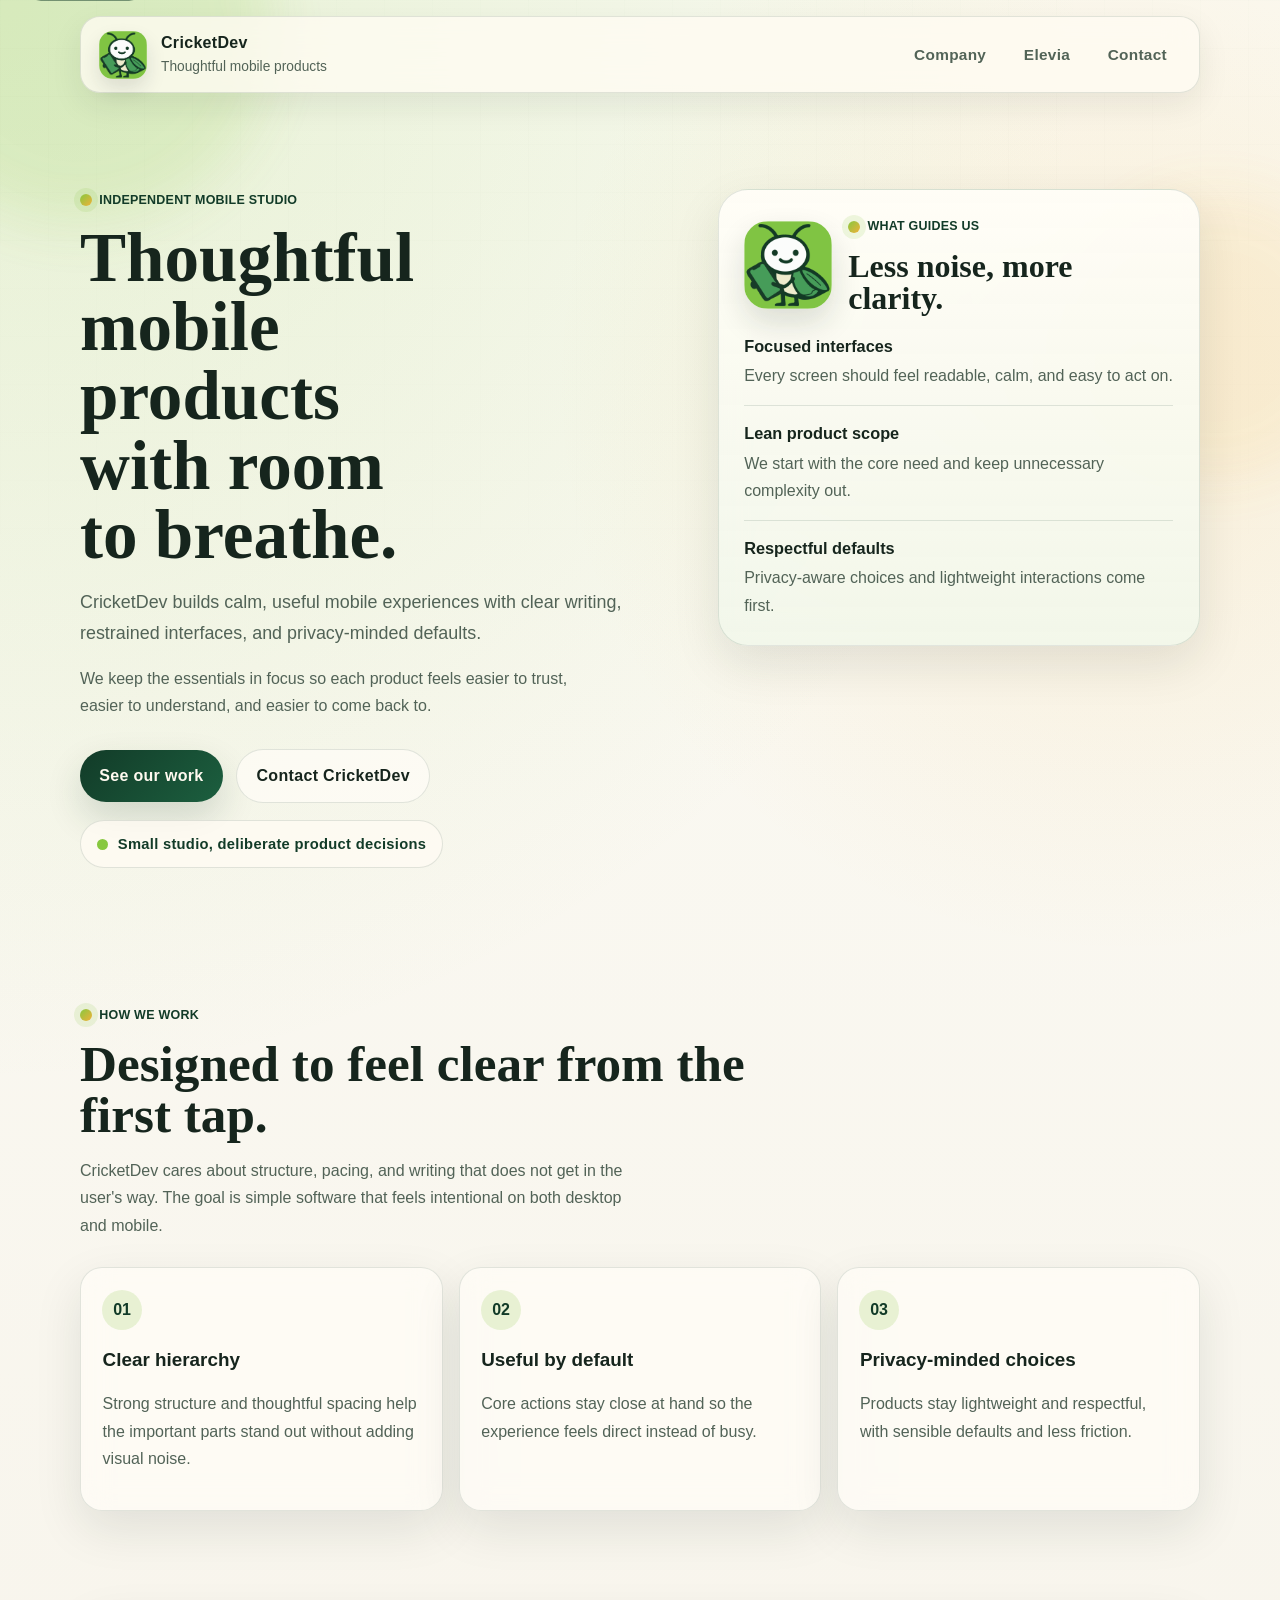
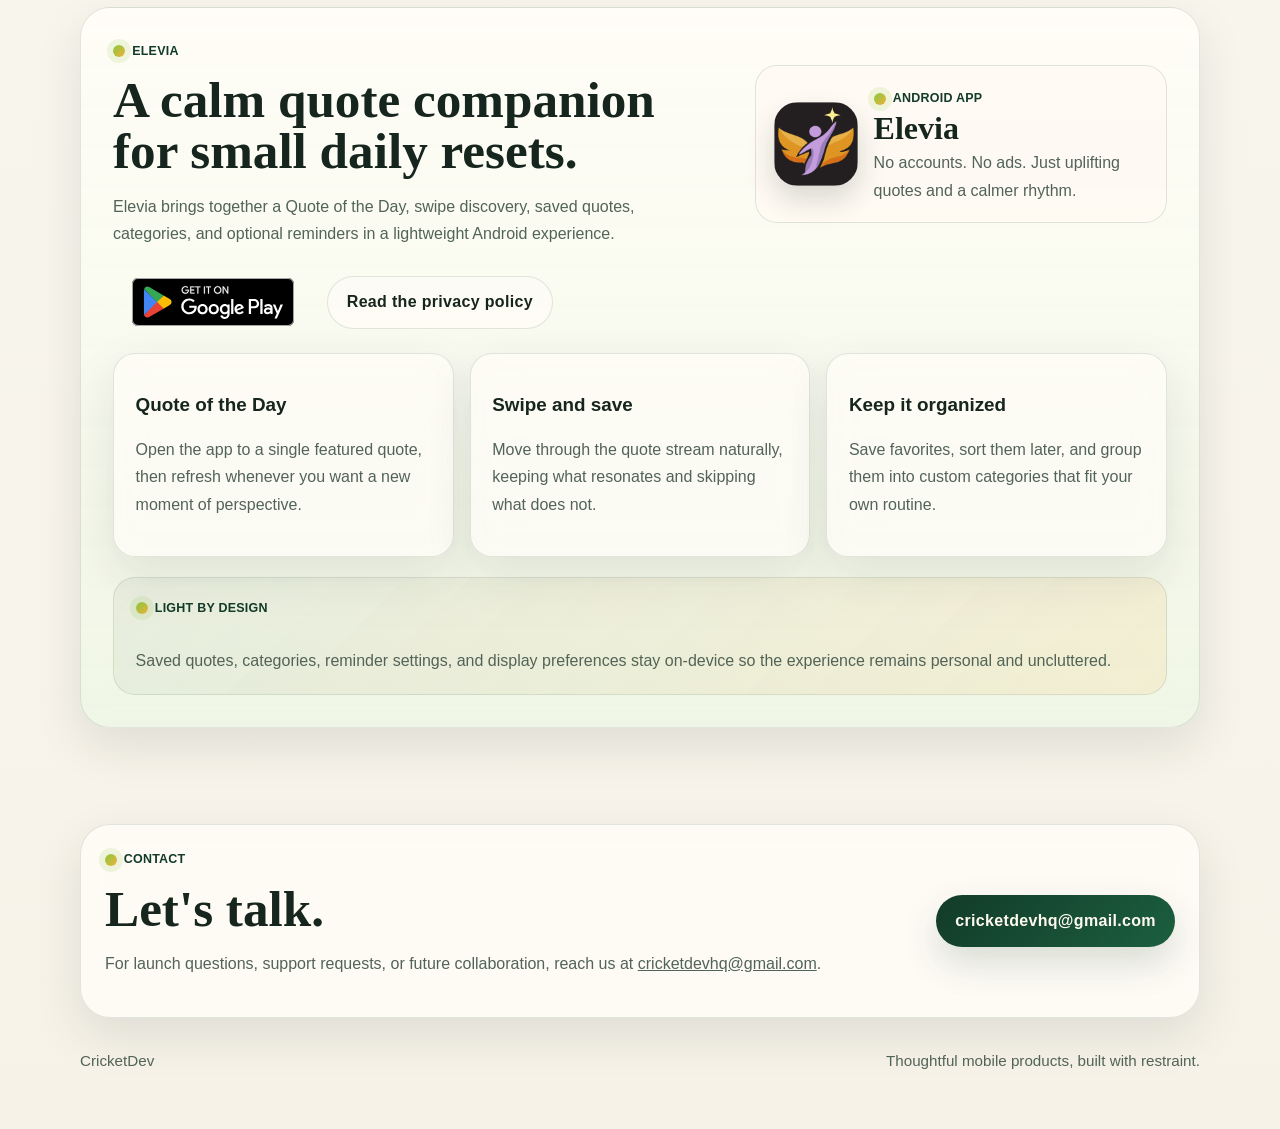
==== commit dd68cb57: "improve navbar on phones" ====
--- a/index.html
+++ b/index.html
@@ -34,7 +34,22 @@
           </span>
         </a>
 
-        <nav class="topnav" aria-label="Primary">
+        <button
+          class="nav-toggle"
+          type="button"
+          aria-expanded="false"
+          aria-controls="primary-navigation"
+          aria-label="Open menu"
+        >
+          <span class="nav-toggle-label">Menu</span>
+          <span class="nav-toggle-bars" aria-hidden="true">
+            <span></span>
+            <span></span>
+            <span></span>
+          </span>
+        </button>
+
+        <nav class="topnav" id="primary-navigation" aria-label="Primary">
           <ul class="nav-list">
             <li><a href="#company">Company</a></li>
             <li><a href="#elevia">Elevia</a></li>
--- a/styles.css
+++ b/styles.css
@@ -67,17 +67,19 @@
 .skip-link {
   position: absolute;
   left: 1rem;
-  top: -3rem;
+  top: 1rem;
   z-index: 20;
   padding: 0.8rem 1rem;
   border-radius: 999px;
   background: var(--brand-deep);
   color: #fffaf0;
   text-decoration: none;
+  transform: translateY(calc(-100% - 1rem));
+  transition: transform 180ms ease;
 }
 
 .skip-link:focus {
-  top: 1rem;
+  transform: translateY(0);
 }
 
 .site-backdrop {
@@ -143,6 +145,10 @@
   background: rgba(255, 251, 243, 0.78);
   backdrop-filter: blur(16px);
   box-shadow: 0 12px 32px rgba(22, 37, 29, 0.08);
+  transition:
+    background-color 180ms ease,
+    border-color 180ms ease,
+    box-shadow 180ms ease;
 }
 
 .brandmark {
@@ -193,6 +199,80 @@
   margin-left: auto;
 }
 
+.topbar.is-nav-open {
+  border-color: var(--line-strong);
+  background: rgba(255, 251, 243, 0.92);
+  box-shadow: 0 18px 42px rgba(22, 37, 29, 0.12);
+}
+
+.nav-toggle {
+  display: none;
+  align-items: center;
+  gap: 0.8rem;
+  min-height: 48px;
+  padding: 0.7rem 0.8rem 0.7rem 1rem;
+  border: 1px solid var(--line);
+  border-radius: 999px;
+  background: rgba(255, 253, 247, 0.82);
+  box-shadow: 0 12px 28px rgba(22, 37, 29, 0.08);
+  cursor: pointer;
+  transition:
+    transform 180ms ease,
+    box-shadow 180ms ease,
+    background-color 180ms ease,
+    border-color 180ms ease;
+}
+
+.nav-toggle:hover,
+.nav-toggle:focus-visible {
+  transform: translateY(-1px);
+  border-color: var(--line-strong);
+  background: rgba(255, 253, 247, 0.94);
+  box-shadow: 0 14px 30px rgba(22, 37, 29, 0.1);
+}
+
+.topbar.is-nav-open .nav-toggle {
+  border-color: rgba(18, 59, 40, 0.16);
+  background: linear-gradient(135deg, rgba(135, 200, 63, 0.18), rgba(240, 177, 57, 0.14));
+}
+
+.nav-toggle-label {
+  color: var(--brand-deep);
+  font-size: 0.78rem;
+  font-weight: 700;
+  letter-spacing: 0.12em;
+  text-transform: uppercase;
+}
+
+.nav-toggle-bars {
+  display: grid;
+  gap: 0.25rem;
+}
+
+.nav-toggle-bars span {
+  display: block;
+  width: 1.1rem;
+  height: 2px;
+  border-radius: 999px;
+  background: var(--brand-deep);
+  transform-origin: center;
+  transition:
+    transform 180ms ease,
+    opacity 180ms ease;
+}
+
+.topbar.is-nav-open .nav-toggle-bars span:nth-child(1) {
+  transform: translateY(6px) rotate(45deg);
+}
+
+.topbar.is-nav-open .nav-toggle-bars span:nth-child(2) {
+  opacity: 0;
+}
+
+.topbar.is-nav-open .nav-toggle-bars span:nth-child(3) {
+  transform: translateY(-6px) rotate(-45deg);
+}
+
 .nav-list {
   display: flex;
   align-items: center;
@@ -237,7 +317,7 @@
   display: grid;
   grid-template-columns: minmax(0, 1.1fr) minmax(320px, 0.9fr);
   gap: clamp(1.5rem, 4vw, 3rem);
-  align-items: center;
+  align-items: start;
   padding: var(--section-space) 0 2.5rem;
 }
 
@@ -259,8 +339,8 @@
 }
 
 .hero-copy h1 {
-  font-size: clamp(3rem, 6.6vw, 5.8rem);
-  max-width: 9ch;
+  font-size: clamp(3rem, 5.4vw, 5rem);
+  max-width: 10.5ch;
 }
 
 .section-heading h2,
@@ -754,6 +834,7 @@
   }
 
   .topbar {
+    flex-wrap: wrap;
     align-items: flex-start;
   }
 
@@ -789,8 +870,69 @@
     border-radius: var(--radius-lg);
   }
 
+  .nav-ready .topbar {
+    display: grid;
+    grid-template-columns: minmax(0, 1fr) auto;
+    align-items: center;
+    gap: 0 0.8rem;
+  }
+
   .brandmark {
     width: 100%;
+  }
+
+  .nav-ready .brandmark {
+    width: auto;
+  }
+
+  .nav-ready .nav-toggle {
+    display: inline-flex;
+    justify-self: end;
+  }
+
+  .nav-ready .topnav {
+    width: 100%;
+    grid-column: 1 / -1;
+    margin-top: 0;
+    margin-left: 0;
+    display: grid;
+    grid-template-rows: 0fr;
+    opacity: 0;
+    visibility: hidden;
+    pointer-events: none;
+    transform: translateY(-0.45rem);
+    transition:
+      margin-top 220ms ease,
+      grid-template-rows 220ms ease,
+      opacity 220ms ease,
+      transform 220ms ease,
+      visibility 0s linear 220ms;
+  }
+
+  .nav-ready .topbar.is-nav-open .topnav {
+    margin-top: 0.75rem;
+    grid-template-rows: 1fr;
+    opacity: 1;
+    visibility: visible;
+    pointer-events: auto;
+    transform: translateY(0);
+    transition:
+      margin-top 220ms ease,
+      grid-template-rows 220ms ease,
+      opacity 220ms ease,
+      transform 220ms ease;
+  }
+
+  .nav-ready .nav-list {
+    grid-template-columns: 1fr;
+    gap: 0.55rem;
+    min-height: 0;
+    overflow: hidden;
+    padding: 0.55rem;
+    border: 1px solid rgba(18, 59, 40, 0.08);
+    border-radius: 24px;
+    background: linear-gradient(180deg, rgba(255, 253, 247, 0.92), rgba(241, 247, 234, 0.88));
+    box-shadow: inset 0 1px 0 rgba(255, 255, 255, 0.75);
   }
 
   .nav-list {
@@ -802,6 +944,21 @@
   .topnav a {
     width: 100%;
     padding: 0.75rem 0.6rem;
+    font-size: 0.92rem;
+  }
+
+  .nav-ready .topnav a {
+    justify-content: flex-start;
+    padding: 0.95rem 1rem;
+    border: 1px solid transparent;
+    border-radius: 18px;
+    background: rgba(255, 255, 255, 0.42);
+  }
+
+  .nav-ready .topnav a:hover,
+  .nav-ready .topnav a:focus-visible {
+    border-color: rgba(18, 59, 40, 0.08);
+    background: rgba(135, 200, 63, 0.14);
   }
 
   .hero {
@@ -810,8 +967,8 @@
   }
 
   .hero-copy h1 {
-    font-size: clamp(2.8rem, 13vw, 4.2rem);
-    max-width: 10ch;
+    font-size: clamp(2.7rem, 13vw, 4rem);
+    max-width: 9ch;
   }
 
   .hero-panel-brand,
@@ -857,6 +1014,28 @@
   }
 }
 
+@media (max-width: 520px) {
+  .topbar {
+    gap: 0.8rem;
+  }
+
+  .nav-ready .nav-toggle {
+    padding-inline: 0.9rem 0.75rem;
+  }
+
+  .nav-list {
+    grid-template-columns: 1fr;
+  }
+
+  .brandmark strong {
+    font-size: 0.94rem;
+  }
+
+  .brandmark small {
+    font-size: 0.8rem;
+  }
+}
+
 @media (prefers-reduced-motion: reduce) {
   html {
     scroll-behavior: auto;
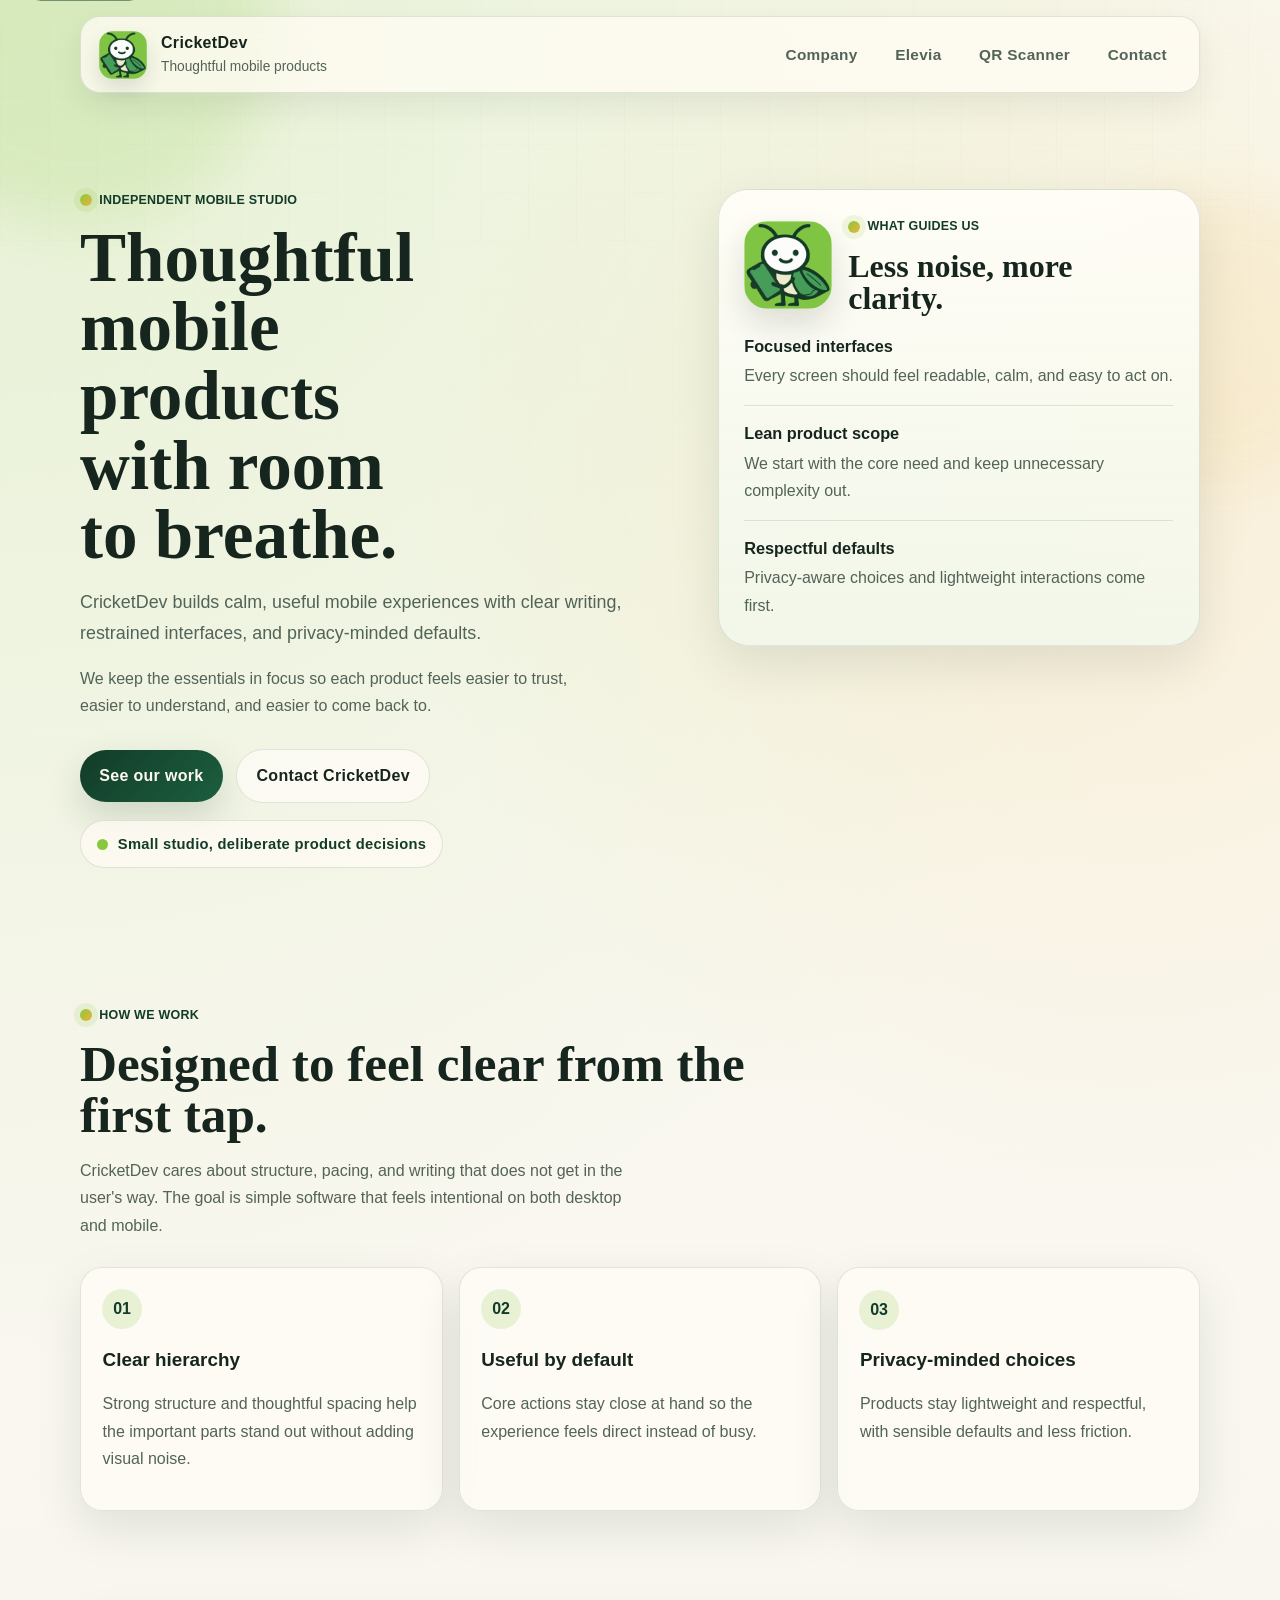
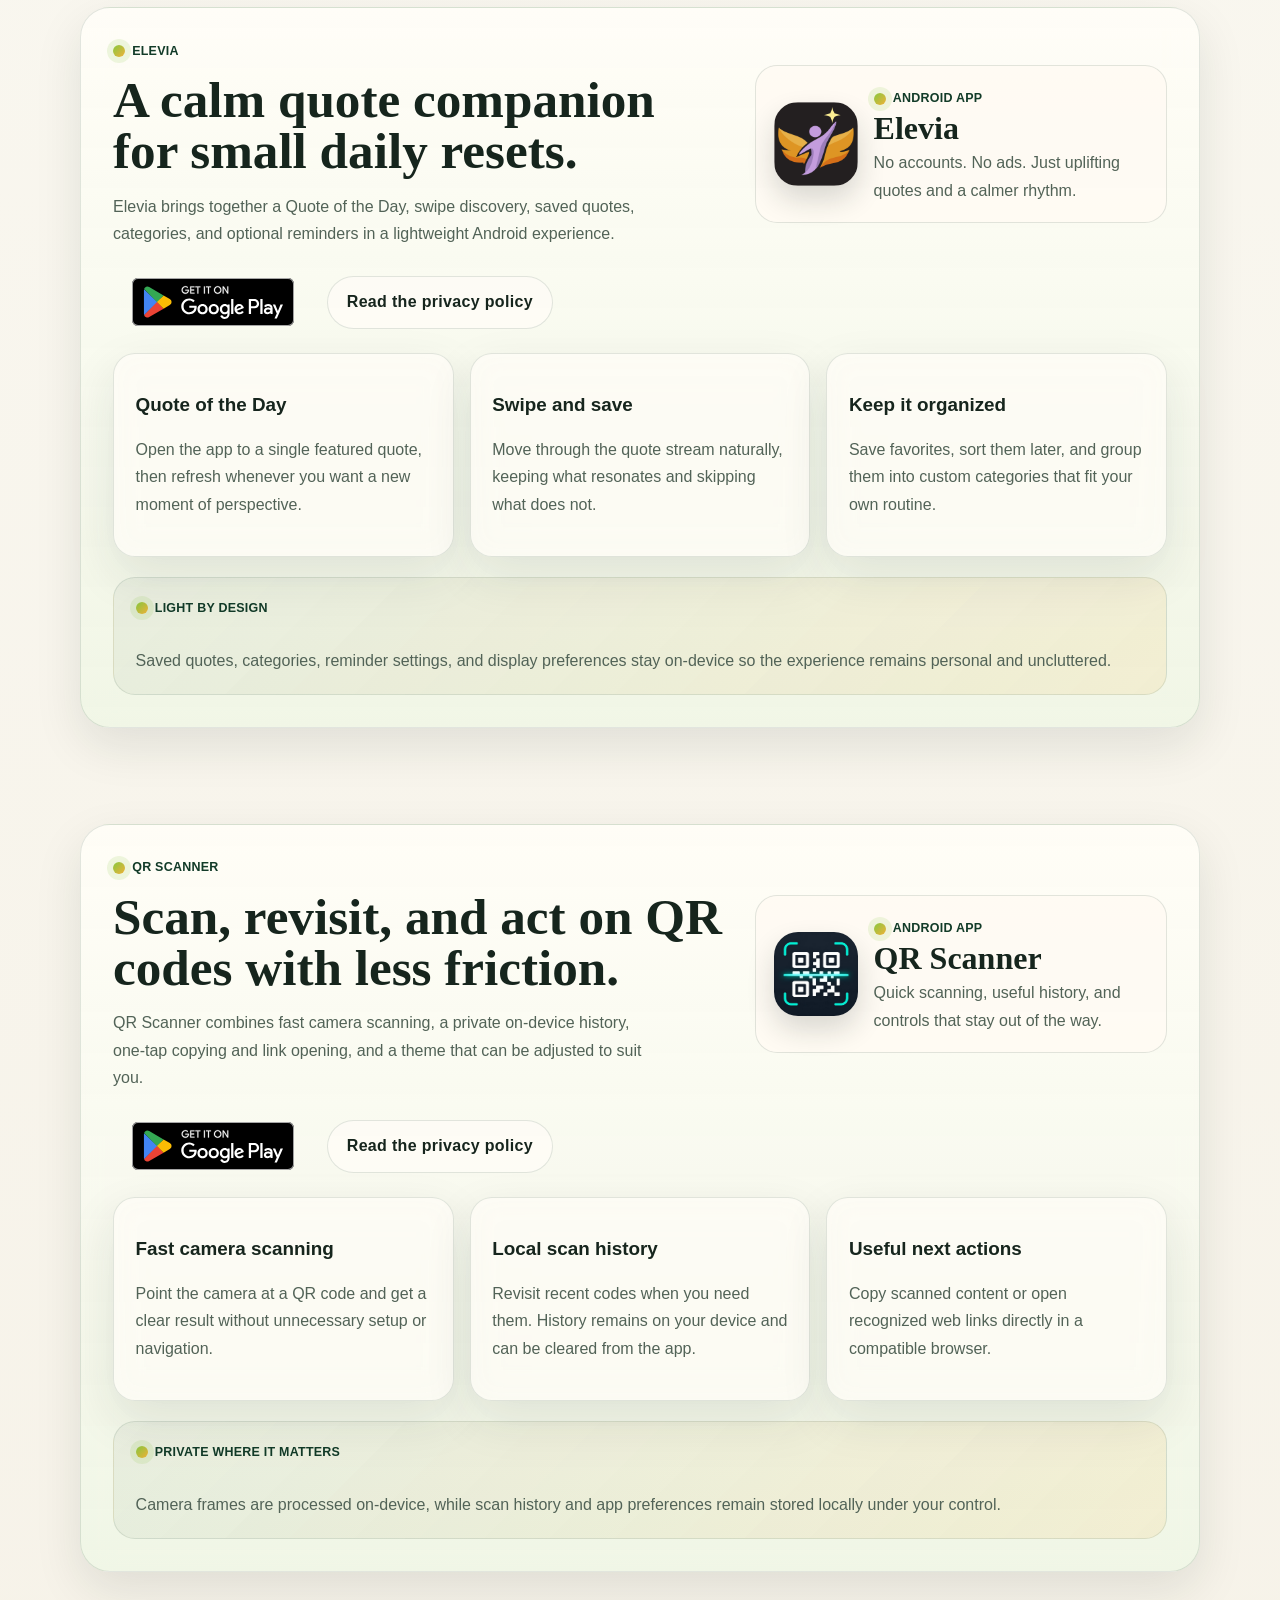
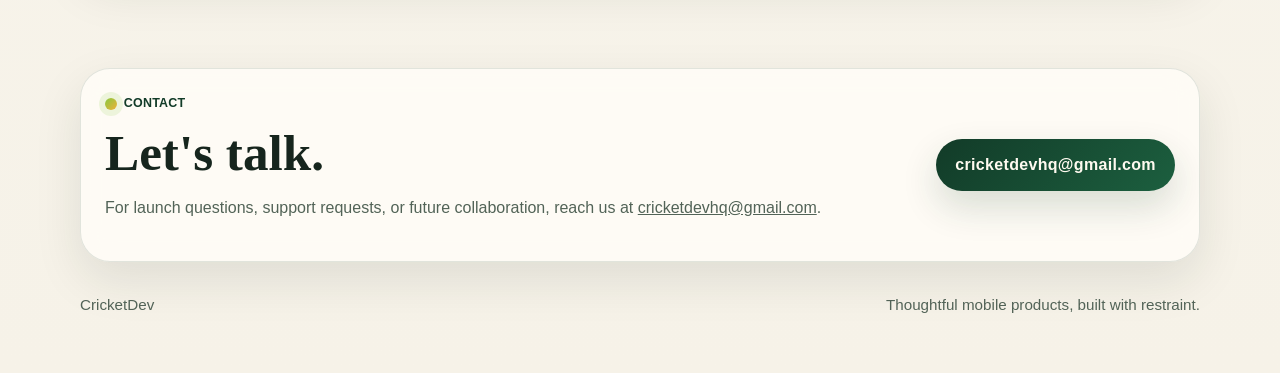
==== commit 55fff756: "add qr scanner on cricketdevs website" ====
--- a/index.html
+++ b/index.html
@@ -53,6 +53,7 @@
           <ul class="nav-list">
             <li><a href="#company">Company</a></li>
             <li><a href="#elevia">Elevia</a></li>
+            <li><a href="#qr-scanner">QR Scanner</a></li>
             <li><a href="#contact">Contact</a></li>
           </ul>
         </nav>
@@ -220,6 +221,80 @@
               Saved quotes, categories, reminder settings, and display
               preferences stay on-device so the experience remains personal and
               uncluttered.
+            </p>
+          </div>
+        </section>
+
+        <section
+          class="app-section reveal"
+          id="qr-scanner"
+          aria-labelledby="qr-scanner-title"
+        >
+          <div class="app-header">
+            <div class="section-heading app-heading">
+              <p class="eyebrow">QR Scanner</p>
+              <h2 id="qr-scanner-title">Scan, revisit, and act on QR codes with less friction.</h2>
+              <p>
+                QR Scanner combines fast camera scanning, a private on-device
+                history, one-tap copying and link opening, and a theme that can
+                be adjusted to suit you.
+              </p>
+            </div>
+
+            <div class="app-identity">
+              <img src="assets/qr_scanner_icon.png" alt="QR Scanner logo">
+              <div>
+                <p class="mini-label">Android app</p>
+                <h3>QR Scanner</h3>
+                <p>Quick scanning, useful history, and controls that stay out of the way.</p>
+              </div>
+            </div>
+          </div>
+
+          <div class="app-actions">
+            <button
+              type="button"
+              class="badge-button"
+              data-coming-soon
+              aria-label="Open Google Play coming soon message"
+            >
+              <img src="assets/google-play-badge.svg" alt="Get it on Google Play">
+            </button>
+
+            <a class="text-button" href="./qr-scanner-privacy-policy/">Read the privacy policy</a>
+          </div>
+
+          <div class="feature-grid">
+            <article class="feature-card">
+              <h3>Fast camera scanning</h3>
+              <p>
+                Point the camera at a QR code and get a clear result without
+                unnecessary setup or navigation.
+              </p>
+            </article>
+
+            <article class="feature-card">
+              <h3>Local scan history</h3>
+              <p>
+                Revisit recent codes when you need them. History remains on your
+                device and can be cleared from the app.
+              </p>
+            </article>
+
+            <article class="feature-card">
+              <h3>Useful next actions</h3>
+              <p>
+                Copy scanned content or open recognized web links directly in a
+                compatible browser.
+              </p>
+            </article>
+          </div>
+
+          <div class="app-note">
+            <p class="mini-label">Private where it matters</p>
+            <p>
+              Camera frames are processed on-device, while scan history and app
+              preferences remain stored locally under your control.
             </p>
           </div>
         </section>
@@ -264,7 +339,7 @@
         <p class="eyebrow">Google Play</p>
         <h2 id="coming-soon-title">Coming soon!</h2>
         <p>
-          Elevia is not live on Google Play yet. This button will point to the
+          This app is not live on Google Play yet. Its button will point to the
           store listing once the release is published.
         </p>
         <p>
--- a/styles.css
+++ b/styles.css
@@ -871,10 +871,12 @@
   }
 
   .nav-ready .topbar {
+    position: relative;
     display: grid;
     grid-template-columns: minmax(0, 1fr) auto;
     align-items: center;
-    gap: 0 0.8rem;
+    gap: 0.9rem;
+    padding: 1rem;
   }
 
   .brandmark {
@@ -883,56 +885,70 @@
 
   .nav-ready .brandmark {
     width: auto;
+    align-items: center;
+    gap: 1rem;
+  }
+
+  .nav-ready .brandmark img {
+    width: 64px;
+    height: 64px;
+    border-radius: 18px;
+  }
+
+  .nav-ready .brandmark strong {
+    font-size: 1.1rem;
+  }
+
+  .nav-ready .brandmark small {
+    font-size: 0.95rem;
+    line-height: 1.45;
   }
 
   .nav-ready .nav-toggle {
     display: inline-flex;
     justify-self: end;
+    min-height: 56px;
+    padding: 0.8rem 0.95rem 0.8rem 1.15rem;
   }
 
   .nav-ready .topnav {
-    width: 100%;
-    grid-column: 1 / -1;
-    margin-top: 0;
-    margin-left: 0;
-    display: grid;
-    grid-template-rows: 0fr;
+    position: absolute;
+    top: calc(100% + 0.75rem);
+    left: 0;
+    right: 0;
+    margin: 0;
     opacity: 0;
     visibility: hidden;
     pointer-events: none;
-    transform: translateY(-0.45rem);
+    transform: translateY(-0.45rem) scale(0.98);
+    transform-origin: top center;
     transition:
-      margin-top 220ms ease,
-      grid-template-rows 220ms ease,
       opacity 220ms ease,
       transform 220ms ease,
       visibility 0s linear 220ms;
   }
 
   .nav-ready .topbar.is-nav-open .topnav {
-    margin-top: 0.75rem;
-    grid-template-rows: 1fr;
     opacity: 1;
     visibility: visible;
     pointer-events: auto;
-    transform: translateY(0);
+    transform: translateY(0) scale(1);
     transition:
-      margin-top 220ms ease,
-      grid-template-rows 220ms ease,
       opacity 220ms ease,
       transform 220ms ease;
   }
 
   .nav-ready .nav-list {
+    display: grid;
     grid-template-columns: 1fr;
     gap: 0.55rem;
-    min-height: 0;
-    overflow: hidden;
     padding: 0.55rem;
     border: 1px solid rgba(18, 59, 40, 0.08);
     border-radius: 24px;
     background: linear-gradient(180deg, rgba(255, 253, 247, 0.92), rgba(241, 247, 234, 0.88));
-    box-shadow: inset 0 1px 0 rgba(255, 255, 255, 0.75);
+    box-shadow:
+      0 18px 40px rgba(22, 37, 29, 0.12),
+      inset 0 1px 0 rgba(255, 255, 255, 0.75);
   }
 
   .nav-list {
@@ -1020,7 +1036,17 @@
   }
 
   .nav-ready .nav-toggle {
-    padding-inline: 0.9rem 0.75rem;
+    min-height: 54px;
+    padding: 0.8rem 0.85rem 0.8rem 1rem;
+  }
+
+  .nav-ready .brandmark img {
+    width: 70px;
+    height: 70px;
+  }
+
+  .nav-ready .brandmark small {
+    font-size: 0.9rem;
   }
 
   .nav-list {
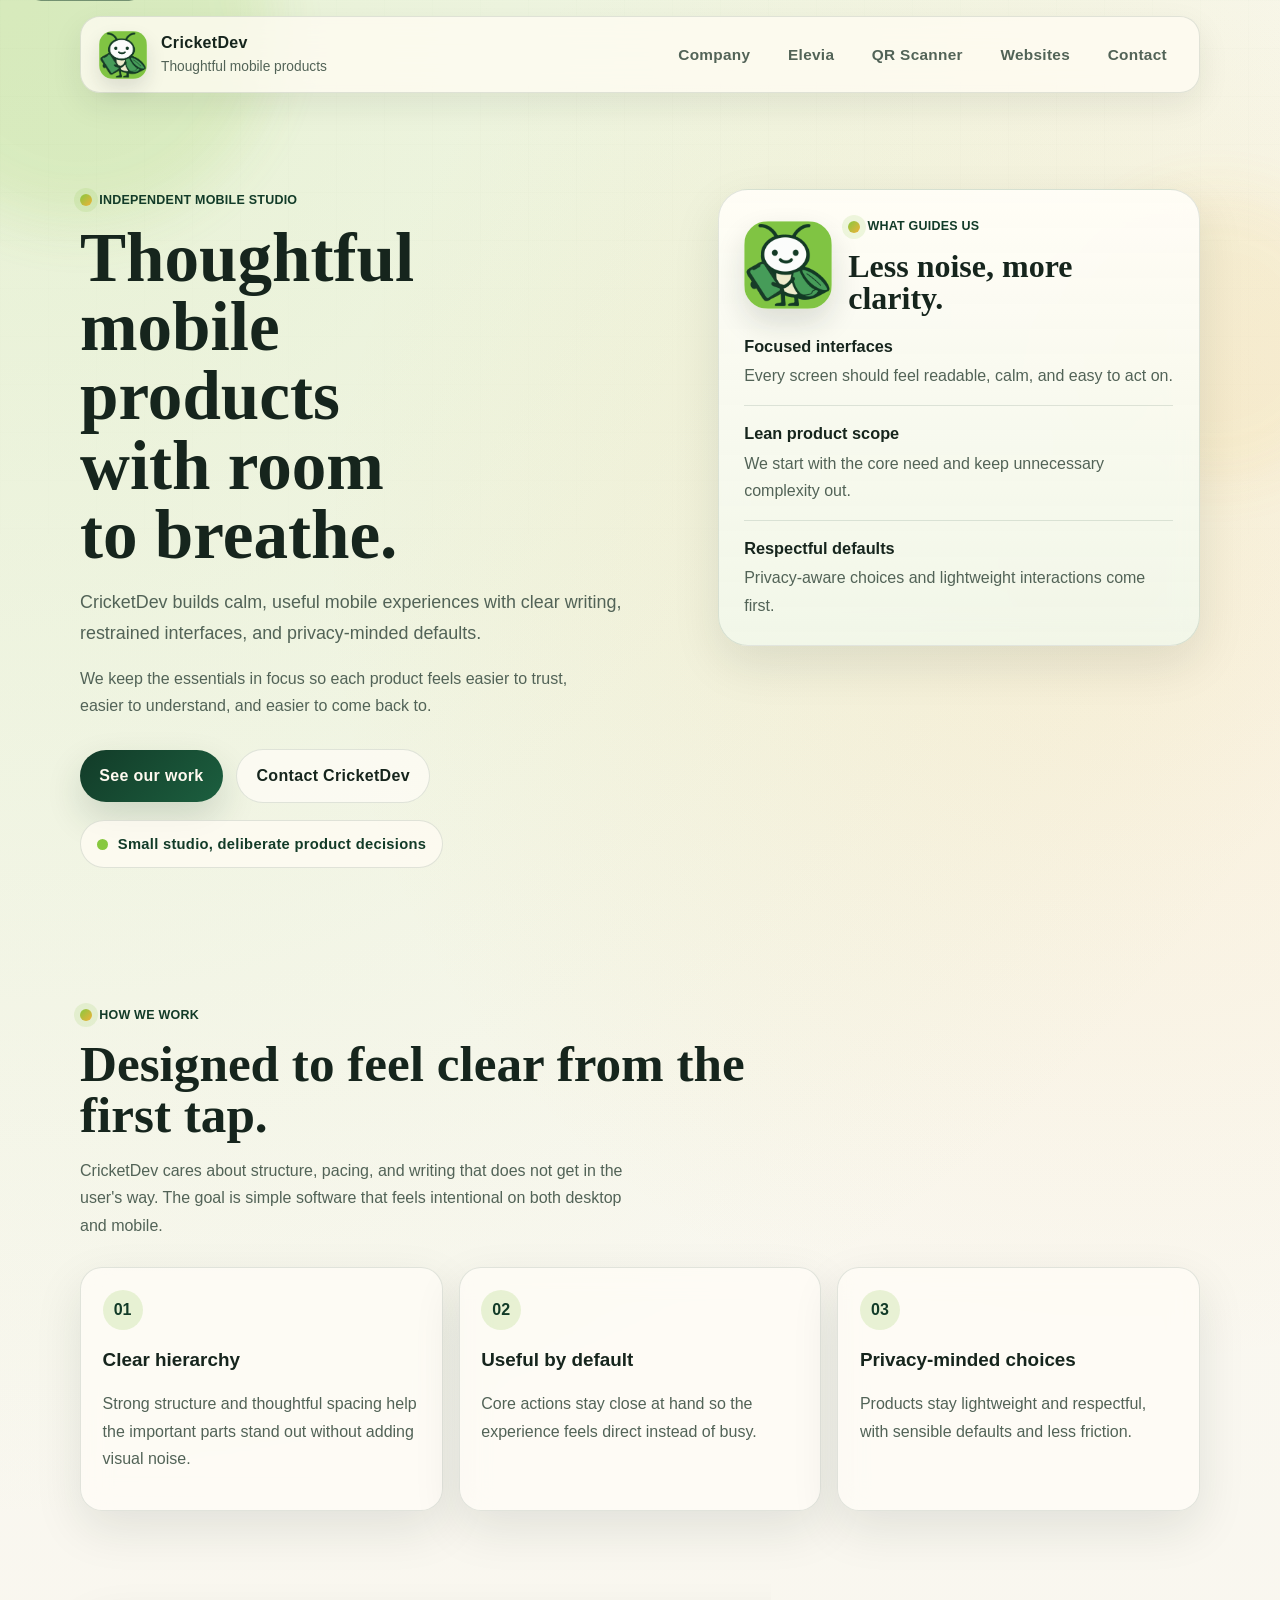
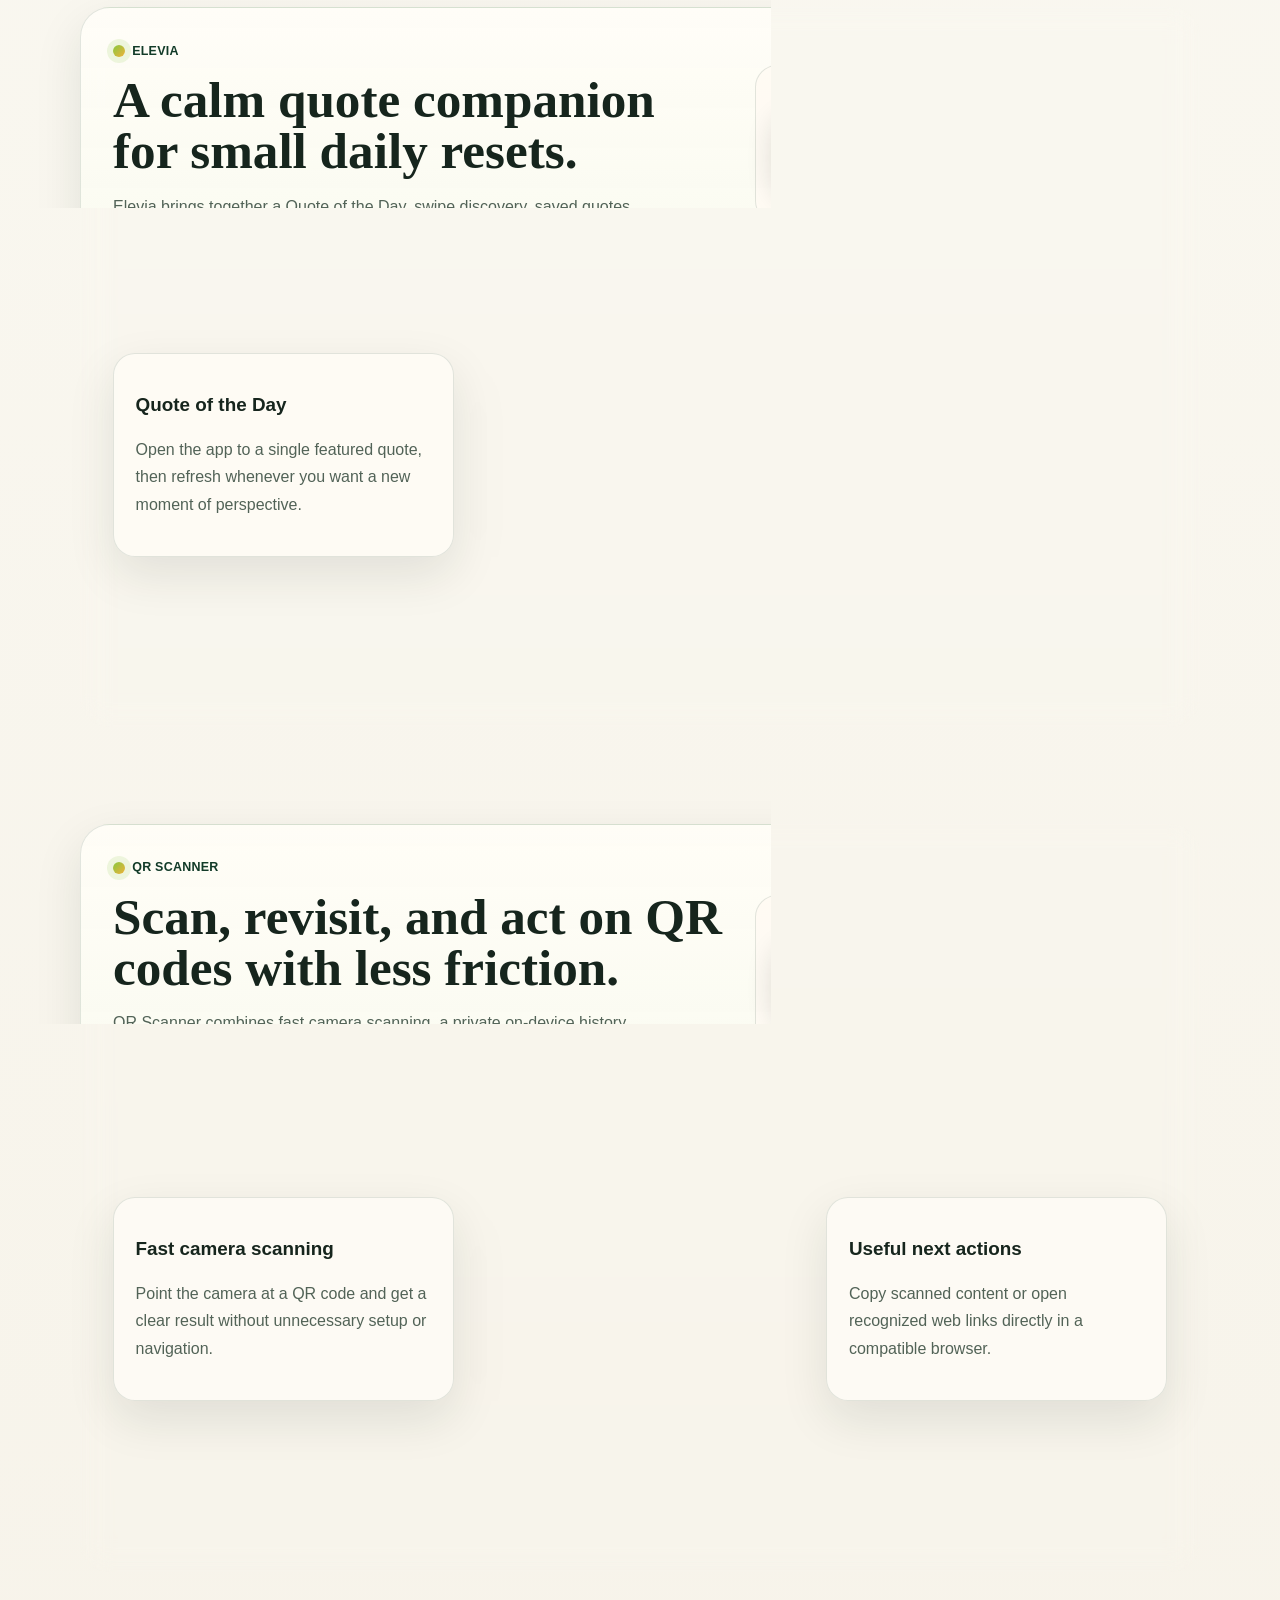
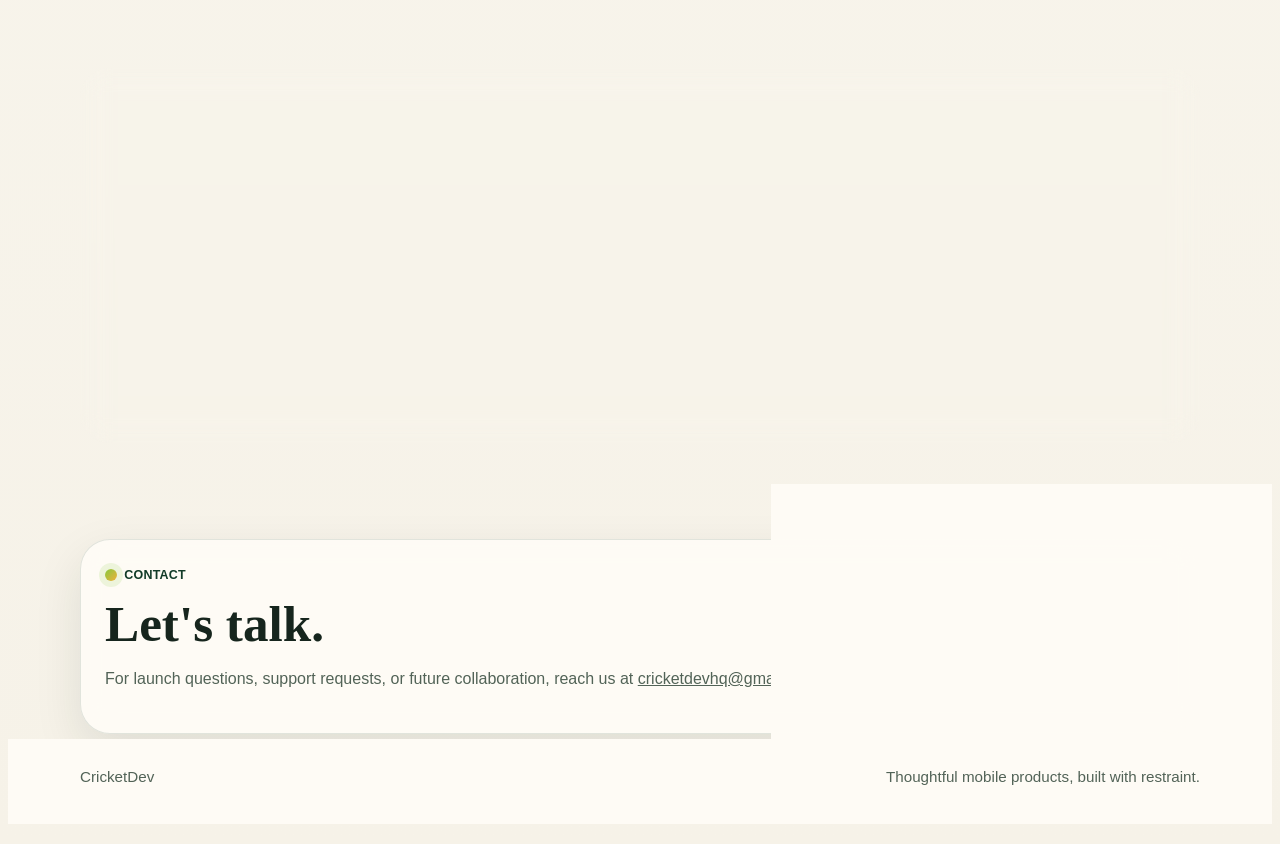
==== commit f2075de9: "Added FIAT website" ====
--- a/index.html
+++ b/index.html
@@ -54,6 +54,7 @@
             <li><a href="#company">Company</a></li>
             <li><a href="#elevia">Elevia</a></li>
             <li><a href="#qr-scanner">QR Scanner</a></li>
+            <li><a href="#websites">Websites</a></li>
             <li><a href="#contact">Contact</a></li>
           </ul>
         </nav>
@@ -296,6 +297,34 @@
               Camera frames are processed on-device, while scan history and app
               preferences remain stored locally under your control.
             </p>
+          </div>
+        </section>
+
+        <section class="app-section reveal" id="websites" aria-labelledby="websites-title">
+          <div class="app-header website-header">
+            <div class="section-heading app-heading">
+              <p class="eyebrow">Web design &amp; development</p>
+              <h2 id="websites-title">FIAT | Rap Archive</h2>
+              <p>
+                A custom website for a group of rappers, bringing their identity
+                and rap archive together online.
+              </p>
+            </div>
+
+            <div class="website-preview" aria-label="FIAT Rap Archive website">
+              <span class="website-preview-label">Rap archive / Est. 2026</span>
+              <span class="website-preview-wordmark">FIAT<span>.</span></span>
+              <span class="website-preview-caption">A home for the crew and the music.</span>
+            </div>
+          </div>
+
+          <div class="app-actions">
+            <a
+              class="primary-button"
+              href="https://vavuz.github.io/fiat-website/"
+              target="_blank"
+              rel="noopener noreferrer"
+            >Visit FIAT | Rap Archive</a>
           </div>
         </section>
 
--- a/styles.css
+++ b/styles.css
@@ -613,6 +613,48 @@
   align-items: center;
 }
 
+.website-header {
+  grid-template-columns: minmax(0, 1fr) minmax(280px, 0.85fr);
+}
+
+.website-preview {
+  display: flex;
+  min-height: 230px;
+  flex-direction: column;
+  align-items: flex-start;
+  justify-content: center;
+  padding: clamp(1.5rem, 4vw, 2.5rem);
+  overflow: hidden;
+  border: 1px solid rgba(255, 255, 255, 0.12);
+  border-radius: var(--radius-lg);
+  background:
+    radial-gradient(circle at 82% 18%, rgba(221, 45, 52, 0.3), transparent 32%),
+    linear-gradient(145deg, #171717, #292323 72%, #3a1d1d);
+  color: #fffaf0;
+  box-shadow: 0 18px 38px rgba(22, 20, 20, 0.18);
+}
+
+.website-preview-label,
+.website-preview-caption {
+  color: rgba(255, 250, 240, 0.7);
+  font-size: 0.78rem;
+  letter-spacing: 0.12em;
+  text-transform: uppercase;
+}
+
+.website-preview-wordmark {
+  margin: 0.3rem 0;
+  font-family: var(--heading-font);
+  font-size: clamp(4rem, 9vw, 6.5rem);
+  font-weight: 700;
+  letter-spacing: -0.08em;
+  line-height: 0.95;
+}
+
+.website-preview-wordmark span {
+  color: #f05252;
+}
+
 .app-heading {
   margin-bottom: 0;
 }
